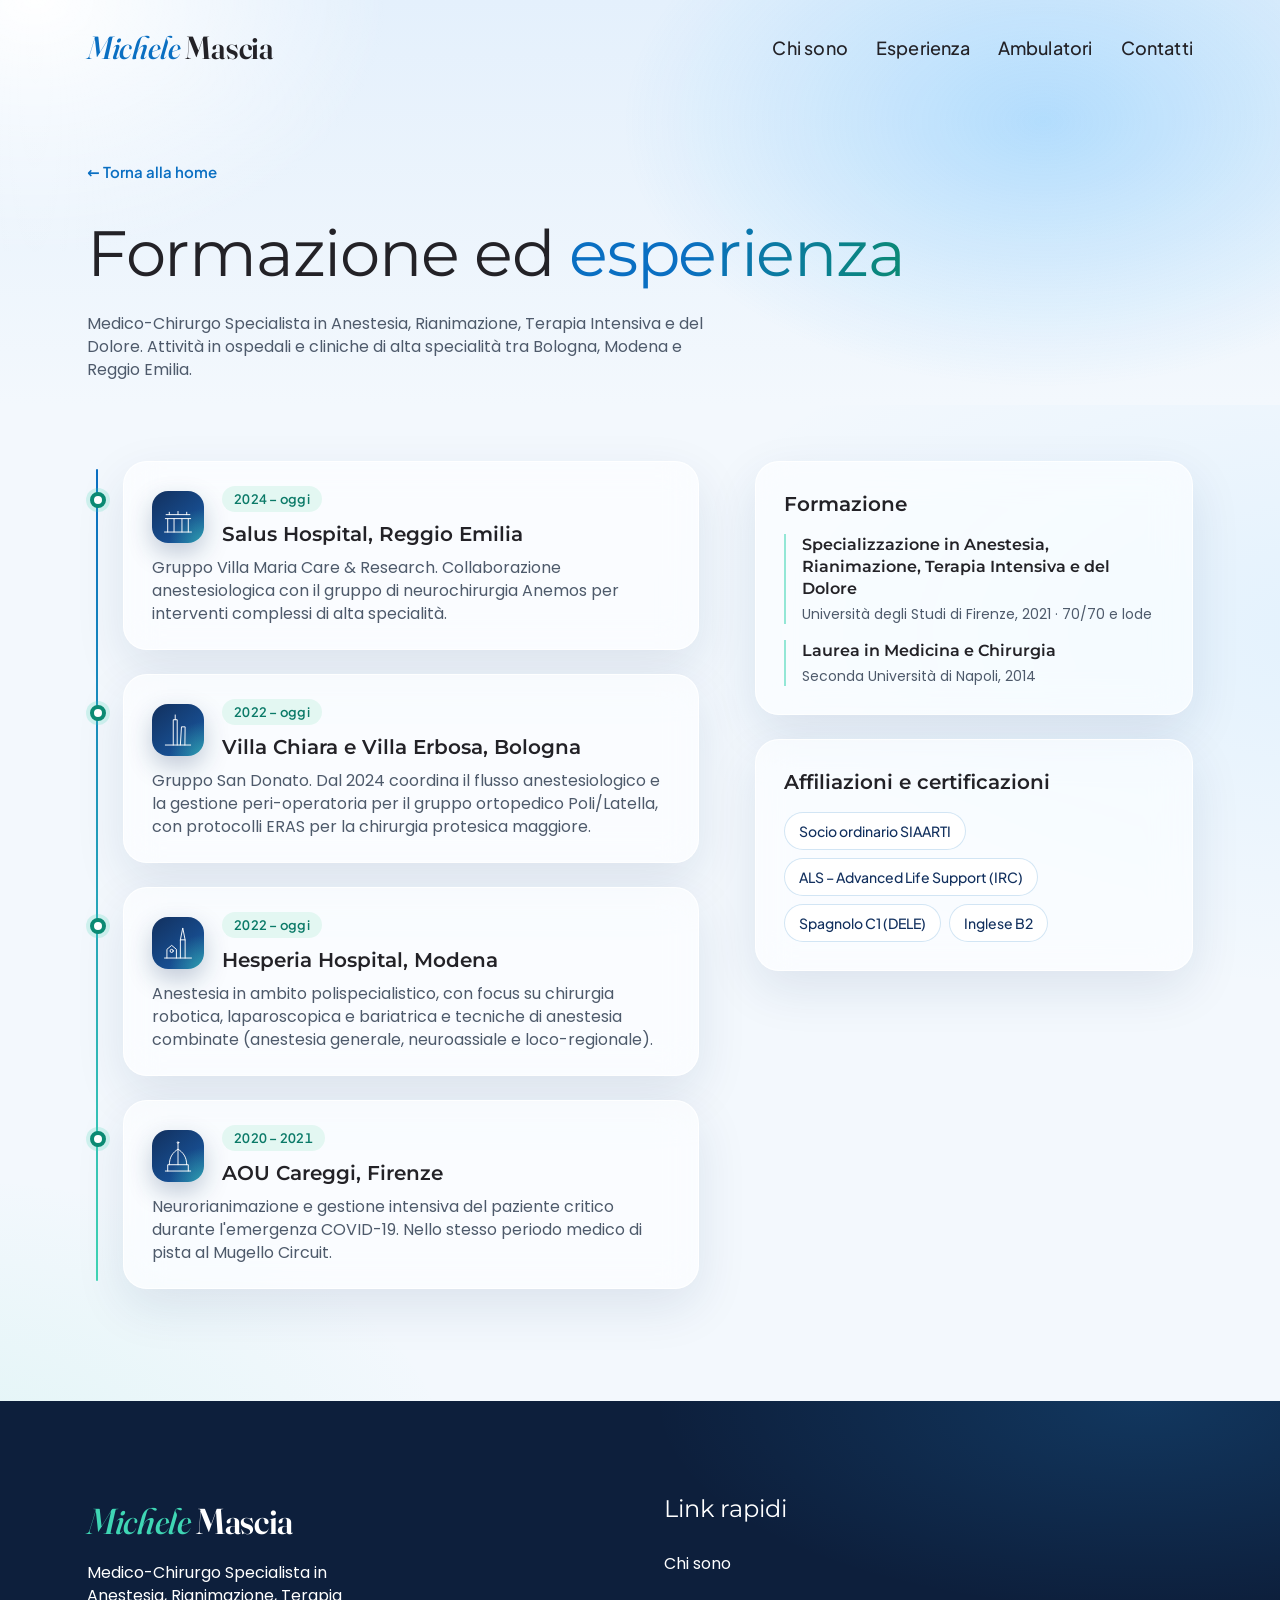
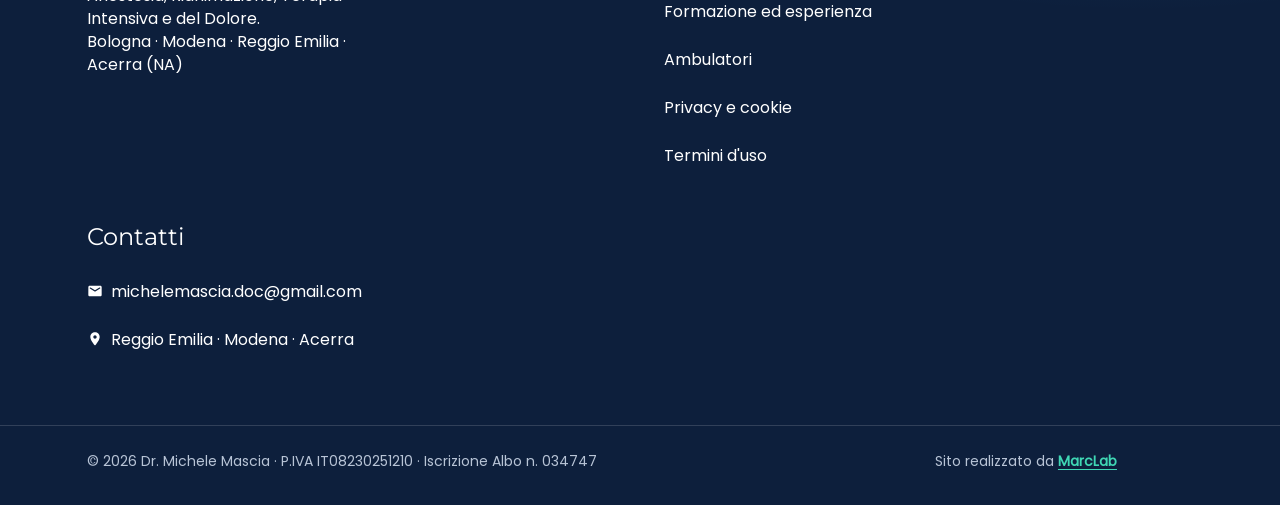
==== curriculum.html @ 53eca70a "Prima versione del sito vetrina del Dr. Michele Mascia Home, pagina Formazione ed esperienza, privac" ====
<!doctype html>
<html lang="it">
<head>
  <meta charset="utf-8">
  <meta name="viewport" content="width=device-width, initial-scale=1">
  <meta name="format-detection" content="telephone=no, email=no">
  <title>Formazione ed esperienza | Dr. Michele Mascia</title>
  <meta name="description" content="Formazione ed esperienza del Dr. Michele Mascia, anestesista: Salus Hospital, Villa Chiara, Hesperia Hospital, Careggi. Specializzazione a Firenze con lode.">
  <link rel="canonical" href="https://www.michelemascia.it/curriculum.html">
  <!-- ANTEPRIMA: rimettere "index, follow" al lancio -->
  <meta name="robots" content="noindex, nofollow">
  <meta name="theme-color" content="#12305E">

  <meta property="og:type" content="website">
  <meta property="og:locale" content="it_IT">
  <meta property="og:title" content="Formazione ed esperienza | Dr. Michele Mascia">
  <meta property="og:description" content="Formazione ed esperienza del Dr. Michele Mascia, anestesista: Salus Hospital, Villa Chiara, Hesperia Hospital, Careggi. Specializzazione a Firenze con lode.">
  <meta property="og:url" content="https://www.michelemascia.it/curriculum.html">
  <meta property="og:image" content="https://www.michelemascia.it/assets/img/og-image.jpg">
  <meta property="og:image:width" content="1200">
  <meta property="og:image:height" content="630">
  <meta property="og:site_name" content="Dr. Michele Mascia">
  <meta name="twitter:card" content="summary_large_image">

  <link rel="icon" href="favicon.svg" type="image/svg+xml">
  <link rel="icon" href="favicon.ico" sizes="48x48">
  <link rel="apple-touch-icon" href="apple-touch-icon.png">
  <link rel="preload" href="assets/fonts/montserrat-latin-e56e84.woff2" as="font" type="font/woff2" crossorigin>
  <link rel="preload" href="assets/fonts/poppins-latin-5a6413.woff2" as="font" type="font/woff2" crossorigin>
  <link rel="stylesheet" href="fonts.css">
  <link rel="stylesheet" href="styles.css">
  <script type="application/ld+json">
{
  "@context": "https://schema.org",
  "@type": "BreadcrumbList",
  "itemListElement": [
    {
      "@type": "ListItem",
      "position": 1,
      "name": "Home",
      "item": "https://www.michelemascia.it/"
    },
    {
      "@type": "ListItem",
      "position": 2,
      "name": "Formazione ed esperienza",
      "item": "https://www.michelemascia.it/curriculum.html"
    }
  ]
}
  </script>
</head>
<body id="top">
  <a class="skip-link" href="#main">Vai al contenuto</a>

  <header class="site-header">
    <div class="container nav">
      <a href="index.html" class="logo" aria-label="Michele Mascia, torna all'inizio"><span class="accent">Michele</span> Mascia</a>
      <button class="nav-toggle" aria-expanded="false" aria-controls="nav-menu" aria-label="Apri il menu">
        <span></span><span></span><span></span>
      </button>
      <nav id="nav-menu" class="nav-menu" aria-label="Navigazione principale">
        <a href="index.html#chi-sono">Chi sono</a>
        <a href="curriculum.html">Esperienza</a>
        <a href="index.html#ambulatori">Ambulatori</a>
        <a href="#contatti">Contatti</a>
      </nav>
    </div>
  </header>

  <main id="main">
    <section class="page-hero">
      <div class="container">
        <a href="index.html#chi-sono" class="back-link">← Torna alla home</a>
        <h1>Formazione ed <span class="accent">esperienza</span></h1>
        <p class="lead">Medico-Chirurgo Specialista in Anestesia, Rianimazione, Terapia Intensiva e del Dolore. Attività in ospedali e cliniche di alta specialità tra Bologna, Modena e Reggio Emilia.</p>
      </div>
    </section>

    <!-- FORMAZIONE ED ESPERIENZA -->
    <section class="section career career--page" id="percorso-professionale">
      <div class="container">
        <div class="career-grid">
          <div>
          <h2 class="sr-only">Esperienza professionale</h2>
          <ol class="timeline">
            <li class="tl-item">
              <span class="tl-city" aria-hidden="true"><svg viewBox="0 0 48 48" width="38" height="38" fill="none" stroke="currentColor" stroke-width="1.2" stroke-linecap="round" stroke-linejoin="round" focusable="false"><path d="M7 43h34"/><path d="M11 43V26M19 43V26M29 43V26M37 43V26"/><path d="M8 26h32"/><path d="M9 21h30"/><path d="M13 21v-3M24 21v-4M35 21v-3"/></svg></span>
              <span class="tl-date">2024 – oggi</span>
              <h3>Salus Hospital, Reggio Emilia</h3>
              <p>Gruppo Villa Maria Care &amp; Research. Collaborazione anestesiologica con il gruppo di neurochirurgia Anemos per interventi complessi di alta specialità.</p>
            </li>
            <li class="tl-item">
              <span class="tl-city" aria-hidden="true"><svg viewBox="0 0 48 48" width="38" height="38" fill="none" stroke="currentColor" stroke-width="1.2" stroke-linecap="round" stroke-linejoin="round" focusable="false"><path d="M8 43h32"/><path d="M18 43V11h5v32"/><path d="M20.5 11V5"/><path d="M27 43l1.4-23h4.6l-.3 23"/></svg></span>
              <span class="tl-date">2022 – oggi</span>
              <h3>Villa Chiara e Villa Erbosa, Bologna</h3>
              <p>Gruppo San Donato. Dal 2024 coordina il flusso anestesiologico e la gestione peri-operatoria per il gruppo ortopedico Poli/Latella, con protocolli ERAS per la chirurgia protesica maggiore.</p>
            </li>
            <li class="tl-item">
              <span class="tl-city" aria-hidden="true"><svg viewBox="0 0 48 48" width="38" height="38" fill="none" stroke="currentColor" stroke-width="1.2" stroke-linecap="round" stroke-linejoin="round" focusable="false"><path d="M7 43h34"/><path d="M27 43V20h6v23"/><path d="M27 20l3-15 3 15"/><path d="M10 43V32l6-5 6 5v11"/><circle cx="16" cy="34" r="2"/></svg></span>
              <span class="tl-date">2022 – oggi</span>
              <h3>Hesperia Hospital, Modena</h3>
              <p>Anestesia in ambito polispecialistico, con focus su chirurgia robotica, laparoscopica e bariatrica e tecniche di anestesia combinate (anestesia generale, neuroassiale e loco-regionale).</p>
            </li>
            <li class="tl-item">
              <span class="tl-city" aria-hidden="true"><svg viewBox="0 0 48 48" width="38" height="38" fill="none" stroke="currentColor" stroke-width="1.2" stroke-linecap="round" stroke-linejoin="round" focusable="false"><path d="M8 43h32"/><path d="M11 43v-8h26v8"/><path d="M13 35c0-10 5-16 11-19.5C30 19 35 25 35 35"/><path d="M24 15.5V35"/><path d="M24 15.5V8"/><circle cx="24" cy="7" r="1"/></svg></span>
              <span class="tl-date">2020 – 2021</span>
              <h3>AOU Careggi, Firenze</h3>
              <p>Neurorianimazione e gestione intensiva del paziente critico durante l'emergenza COVID-19. Nello stesso periodo medico di pista al Mugello Circuit.</p>
            </li>
          </ol>
          </div>
          <aside class="career-side">
            <div class="career-card">
              <h3>Formazione</h3>
              <ul class="edu-list">
                <li><strong>Specializzazione in Anestesia, Rianimazione, Terapia Intensiva e del Dolore</strong><span>Università degli Studi di Firenze, 2021 · 70/70 e lode</span></li>
                <li><strong>Laurea in Medicina e Chirurgia</strong><span>Seconda Università di Napoli, 2014</span></li>
              </ul>
            </div>
            <div class="career-card">
              <h3>Affiliazioni e certificazioni</h3>
              <ul class="tag-list">
                <li>Socio ordinario SIAARTI</li>
                <li>ALS – Advanced Life Support (IRC)</li>
                <li>Spagnolo C1 (DELE)</li>
                <li>Inglese B2</li>
              </ul>
            </div>
          </aside>
        </div>
      </div>
    </section>

  </main>

  <!-- FOOTER -->
  <footer class="site-footer" id="contatti">
    <div class="container footer-grid">
      <div class="footer-brand">
        <p class="logo logo--footer"><span class="accent">Michele</span> Mascia</p>
        <p>Medico-Chirurgo Specialista in Anestesia, Rianimazione, Terapia Intensiva e del Dolore.<br>Bologna · Modena · Reggio Emilia · Acerra (NA)</p>
      </div>
      <nav class="footer-col" aria-label="Link rapidi">
        <h2>Link rapidi</h2>
        <a href="index.html#chi-sono">Chi sono</a>
        <a href="curriculum.html">Formazione ed esperienza</a>
        <a href="index.html#ambulatori">Ambulatori</a>
        <a href="privacy.html">Privacy e cookie</a>
        <a href="termini.html">Termini d'uso</a>
      </nav>
      <div class="footer-col">
        <h2>Contatti</h2>
        <span class="contact"><img src="assets/icons/mail.svg" alt="" width="16" height="16">michelemascia.doc@gmail.com</span>
        <a href="index.html#ambulatori" class="contact"><img src="assets/icons/pin.svg" alt="" width="16" height="16">Reggio Emilia · Modena · Acerra</a>
      </div>
    </div>
    <div class="container footer-bottom">
      <p>&copy; <span id="year">2026</span> Dr. Michele Mascia · P.IVA IT08230251210 · Iscrizione Albo n. 034747</p>
      <p class="credit">Sito realizzato da <a href="https://linktr.ee/marclabwebdesigner" target="_blank" rel="noopener noreferrer">MarcLab<span class="sr-only"> (i miei contatti, si apre in una nuova scheda)</span></a></p>
    </div>
  </footer>

  <aside aria-label="Torna in alto">
  <a href="#top" class="back-to-top" aria-label="Torna in alto">
    <svg width="20" height="20" viewBox="0 0 24 24" fill="none" aria-hidden="true"><path d="M12 19V5M5 12l7-7 7 7" stroke="currentColor" stroke-width="2.4" stroke-linecap="round" stroke-linejoin="round"/></svg>
  </a>
  </aside>

  <script src="main.js" defer></script>
</body>
</html>
---- fonts.css ----
/* Font self-hosted da Google Fonts (SIL Open Font License), subset latin + latin-ext */
@font-face {
  font-family: 'Fraunces';
  font-style: italic;
  font-weight: 500;
  font-display: swap;
  src: url(assets/fonts/fraunces-latin-ext-80f4a0.woff2) format('woff2');
  unicode-range: U+0100-02BA, U+02BD-02C5, U+02C7-02CC, U+02CE-02D7, U+02DD-02FF, U+0304, U+0308, U+0329, U+1D00-1DBF, U+1E00-1E9F, U+1EF2-1EFF, U+2020, U+20A0-20AB, U+20AD-20C0, U+2113, U+2C60-2C7F, U+A720-A7FF;
}
@font-face {
  font-family: 'Fraunces';
  font-style: italic;
  font-weight: 500;
  font-display: swap;
  src: url(assets/fonts/fraunces-latin-ddaaa5.woff2) format('woff2');
  unicode-range: U+0000-00FF, U+0131, U+0152-0153, U+02BB-02BC, U+02C6, U+02DA, U+02DC, U+0304, U+0308, U+0329, U+2000-206F, U+20AC, U+2122, U+2191, U+2193, U+2212, U+2215, U+FEFF, U+FFFD;
}
@font-face {
  font-family: 'Fraunces';
  font-style: normal;
  font-weight: 500;
  font-display: swap;
  src: url(assets/fonts/fraunces-latin-ext-796716.woff2) format('woff2');
  unicode-range: U+0100-02BA, U+02BD-02C5, U+02C7-02CC, U+02CE-02D7, U+02DD-02FF, U+0304, U+0308, U+0329, U+1D00-1DBF, U+1E00-1E9F, U+1EF2-1EFF, U+2020, U+20A0-20AB, U+20AD-20C0, U+2113, U+2C60-2C7F, U+A720-A7FF;
}
@font-face {
  font-family: 'Fraunces';
  font-style: normal;
  font-weight: 500;
  font-display: swap;
  src: url(assets/fonts/fraunces-latin-39ce20.woff2) format('woff2');
  unicode-range: U+0000-00FF, U+0131, U+0152-0153, U+02BB-02BC, U+02C6, U+02DA, U+02DC, U+0304, U+0308, U+0329, U+2000-206F, U+20AC, U+2122, U+2191, U+2193, U+2212, U+2215, U+FEFF, U+FFFD;
}
@font-face {
  font-family: 'Fraunces';
  font-style: normal;
  font-weight: 600;
  font-display: swap;
  src: url(assets/fonts/fraunces-latin-ext-796716.woff2) format('woff2');
  unicode-range: U+0100-02BA, U+02BD-02C5, U+02C7-02CC, U+02CE-02D7, U+02DD-02FF, U+0304, U+0308, U+0329, U+1D00-1DBF, U+1E00-1E9F, U+1EF2-1EFF, U+2020, U+20A0-20AB, U+20AD-20C0, U+2113, U+2C60-2C7F, U+A720-A7FF;
}
@font-face {
  font-family: 'Fraunces';
  font-style: normal;
  font-weight: 600;
  font-display: swap;
  src: url(assets/fonts/fraunces-latin-39ce20.woff2) format('woff2');
  unicode-range: U+0000-00FF, U+0131, U+0152-0153, U+02BB-02BC, U+02C6, U+02DA, U+02DC, U+0304, U+0308, U+0329, U+2000-206F, U+20AC, U+2122, U+2191, U+2193, U+2212, U+2215, U+FEFF, U+FFFD;
}
@font-face {
  font-family: 'Montserrat';
  font-style: normal;
  font-weight: 400;
  font-display: swap;
  src: url(assets/fonts/montserrat-latin-ext-ccd96b.woff2) format('woff2');
  unicode-range: U+0100-02BA, U+02BD-02C5, U+02C7-02CC, U+02CE-02D7, U+02DD-02FF, U+0304, U+0308, U+0329, U+1D00-1DBF, U+1E00-1E9F, U+1EF2-1EFF, U+2020, U+20A0-20AB, U+20AD-20C0, U+2113, U+2C60-2C7F, U+A720-A7FF;
}
@font-face {
  font-family: 'Montserrat';
  font-style: normal;
  font-weight: 400;
  font-display: swap;
  src: url(assets/fonts/montserrat-latin-e56e84.woff2) format('woff2');
  unicode-range: U+0000-00FF, U+0131, U+0152-0153, U+02BB-02BC, U+02C6, U+02DA, U+02DC, U+0304, U+0308, U+0329, U+2000-206F, U+20AC, U+2122, U+2191, U+2193, U+2212, U+2215, U+FEFF, U+FFFD;
}
@font-face {
  font-family: 'Montserrat';
  font-style: normal;
  font-weight: 600;
  font-display: swap;
  src: url(assets/fonts/montserrat-latin-ext-ccd96b.woff2) format('woff2');
  unicode-range: U+0100-02BA, U+02BD-02C5, U+02C7-02CC, U+02CE-02D7, U+02DD-02FF, U+0304, U+0308, U+0329, U+1D00-1DBF, U+1E00-1E9F, U+1EF2-1EFF, U+2020, U+20A0-20AB, U+20AD-20C0, U+2113, U+2C60-2C7F, U+A720-A7FF;
}
@font-face {
  font-family: 'Montserrat';
  font-style: normal;
  font-weight: 600;
  font-display: swap;
  src: url(assets/fonts/montserrat-latin-e56e84.woff2) format('woff2');
  unicode-range: U+0000-00FF, U+0131, U+0152-0153, U+02BB-02BC, U+02C6, U+02DA, U+02DC, U+0304, U+0308, U+0329, U+2000-206F, U+20AC, U+2122, U+2191, U+2193, U+2212, U+2215, U+FEFF, U+FFFD;
}
@font-face {
  font-family: 'Montserrat';
  font-style: normal;
  font-weight: 700;
  font-display: swap;
  src: url(assets/fonts/montserrat-latin-ext-ccd96b.woff2) format('woff2');
  unicode-range: U+0100-02BA, U+02BD-02C5, U+02C7-02CC, U+02CE-02D7, U+02DD-02FF, U+0304, U+0308, U+0329, U+1D00-1DBF, U+1E00-1E9F, U+1EF2-1EFF, U+2020, U+20A0-20AB, U+20AD-20C0, U+2113, U+2C60-2C7F, U+A720-A7FF;
}
@font-face {
  font-family: 'Montserrat';
  font-style: normal;
  font-weight: 700;
  font-display: swap;
  src: url(assets/fonts/montserrat-latin-e56e84.woff2) format('woff2');
  unicode-range: U+0000-00FF, U+0131, U+0152-0153, U+02BB-02BC, U+02C6, U+02DA, U+02DC, U+0304, U+0308, U+0329, U+2000-206F, U+20AC, U+2122, U+2191, U+2193, U+2212, U+2215, U+FEFF, U+FFFD;
}
@font-face {
  font-family: 'Open Sans';
  font-style: normal;
  font-weight: 400;
  font-stretch: 100%;
  font-display: swap;
  src: url(assets/fonts/open-sans-latin-ext-3cb320.woff2) format('woff2');
  unicode-range: U+0100-02BA, U+02BD-02C5, U+02C7-02CC, U+02CE-02D7, U+02DD-02FF, U+0304, U+0308, U+0329, U+1D00-1DBF, U+1E00-1E9F, U+1EF2-1EFF, U+2020, U+20A0-20AB, U+20AD-20C0, U+2113, U+2C60-2C7F, U+A720-A7FF;
}
@font-face {
  font-family: 'Open Sans';
  font-style: normal;
  font-weight: 400;
  font-stretch: 100%;
  font-display: swap;
  src: url(assets/fonts/open-sans-latin-3a7938.woff2) format('woff2');
  unicode-range: U+0000-00FF, U+0131, U+0152-0153, U+02BB-02BC, U+02C6, U+02DA, U+02DC, U+0304, U+0308, U+0329, U+2000-206F, U+20AC, U+2122, U+2191, U+2193, U+2212, U+2215, U+FEFF, U+FFFD;
}
@font-face {
  font-family: 'Plus Jakarta Sans';
  font-style: normal;
  font-weight: 500;
  font-display: swap;
  src: url(assets/fonts/plus-jakarta-sans-latin-ext-9f6257.woff2) format('woff2');
  unicode-range: U+0100-02BA, U+02BD-02C5, U+02C7-02CC, U+02CE-02D7, U+02DD-02FF, U+0304, U+0308, U+0329, U+1D00-1DBF, U+1E00-1E9F, U+1EF2-1EFF, U+2020, U+20A0-20AB, U+20AD-20C0, U+2113, U+2C60-2C7F, U+A720-A7FF;
}
@font-face {
  font-family: 'Plus Jakarta Sans';
  font-style: normal;
  font-weight: 500;
  font-display: swap;
  src: url(assets/fonts/plus-jakarta-sans-latin-fdb05b.woff2) format('woff2');
  unicode-range: U+0000-00FF, U+0131, U+0152-0153, U+02BB-02BC, U+02C6, U+02DA, U+02DC, U+0304, U+0308, U+0329, U+2000-206F, U+20AC, U+2122, U+2191, U+2193, U+2212, U+2215, U+FEFF, U+FFFD;
}
@font-face {
  font-family: 'Plus Jakarta Sans';
  font-style: normal;
  font-weight: 600;
  font-display: swap;
  src: url(assets/fonts/plus-jakarta-sans-latin-ext-9f6257.woff2) format('woff2');
  unicode-range: U+0100-02BA, U+02BD-02C5, U+02C7-02CC, U+02CE-02D7, U+02DD-02FF, U+0304, U+0308, U+0329, U+1D00-1DBF, U+1E00-1E9F, U+1EF2-1EFF, U+2020, U+20A0-20AB, U+20AD-20C0, U+2113, U+2C60-2C7F, U+A720-A7FF;
}
@font-face {
  font-family: 'Plus Jakarta Sans';
  font-style: normal;
  font-weight: 600;
  font-display: swap;
  src: url(assets/fonts/plus-jakarta-sans-latin-fdb05b.woff2) format('woff2');
  unicode-range: U+0000-00FF, U+0131, U+0152-0153, U+02BB-02BC, U+02C6, U+02DA, U+02DC, U+0304, U+0308, U+0329, U+2000-206F, U+20AC, U+2122, U+2191, U+2193, U+2212, U+2215, U+FEFF, U+FFFD;
}
@font-face {
  font-family: 'Poppins';
  font-style: normal;
  font-weight: 400;
  font-display: swap;
  src: url(assets/fonts/poppins-latin-ext-5078a1.woff2) format('woff2');
  unicode-range: U+0100-02BA, U+02BD-02C5, U+02C7-02CC, U+02CE-02D7, U+02DD-02FF, U+0304, U+0308, U+0329, U+1D00-1DBF, U+1E00-1E9F, U+1EF2-1EFF, U+2020, U+20A0-20AB, U+20AD-20C0, U+2113, U+2C60-2C7F, U+A720-A7FF;
}
@font-face {
  font-family: 'Poppins';
  font-style: normal;
  font-weight: 400;
  font-display: swap;
  src: url(assets/fonts/poppins-latin-5a6413.woff2) format('woff2');
  unicode-range: U+0000-00FF, U+0131, U+0152-0153, U+02BB-02BC, U+02C6, U+02DA, U+02DC, U+0304, U+0308, U+0329, U+2000-206F, U+20AC, U+2122, U+2191, U+2193, U+2212, U+2215, U+FEFF, U+FFFD;
}
---- styles.css ----
/* Design tokens — dal file Figma "Healthcare Pack".
   --accent-ui scurisce l'accento #27A5FE per rispettare WCAG AA:
   #0A6FC2 su bianco 5.17:1, su #EDF3FC 4.63:1, su #F4F4F4 4.70:1; bianco su #0A6FC2 5.17:1.
   #27A5FE resta per decorazioni e accenti su fondo scuro (#27A5FE su #232227 = 5.94:1). */
:root {
  --accent: #27A5FE;
  --accent-ui: #0A6FC2;
  --heading: #232227;
  --text: #4E5A6B;          /* su #F3F8FD 6.55:1, su bianco 7.0:1 */
  --white: #FFFFFF;
  --bg: #F3F8FD;
  --bg-hero: #EDF3FC;
  --dark: #0D1F3C;          /* bianco 16.43:1, #4DB8FF 7.52:1 */
  --navy: #12305E;          /* bianco su navy 13.04:1 */
  --sky: #DCEBFA;
  --teal: #3FD6B4;          /* verde menta del cervello: solo decorativo (8.99:1 su navy) */
  --mint: #3FD6B4;
  --mint-ink: #0B7A68;      /* testo verde: 4.92:1 su #F3F8FD, 5.25:1 su bianco */
  --mint-deep: #0B8A73;     /* fine dei gradienti dei titoli grandi */
  --mint-soft: #E3F7F2;
  --glass: rgba(255, 255, 255, .62);
  --glass-border: rgba(255, 255, 255, .85);
  --shadow-soft: 0 18px 50px rgba(18, 48, 94, .10);
  --placeholder: #C4C4C4;

  --shadow-thin: 9px 9px 24px rgba(98, 98, 98, .12);
  --shadow-drop: 20px 29px 43px rgba(114, 114, 114, .12);

  --r-sm: 16px;
  --r-md: 24px;

  --font-head: "Montserrat", system-ui, sans-serif;
  --font-body: "Poppins", system-ui, sans-serif;
  --font-nav: "Plus Jakarta Sans", system-ui, sans-serif;
  --font-logo: "Fraunces", Georgia, serif;
  --font-alt: "Open Sans", system-ui, sans-serif;

  --gutter: clamp(16px, 6.8vw, 98px);
  --container: 1440px;
  --section-y: clamp(72px, 10vw, 150px);
}

*, *::before, *::after { box-sizing: border-box; }
html { scroll-behavior: smooth; }
@media (prefers-reduced-motion: reduce) {
  html { scroll-behavior: auto; }
  *, *::before, *::after { transition: none !important; animation: none !important; }
}
body {
  margin: 0;
  background: var(--bg);
  color: var(--text);
  font: 400 16px/23px var(--font-body);
  overflow-x: hidden;
}
img { display: block; max-width: 100%; }
h1, h2, h3, p { margin: 0; }
a { color: inherit; }

.container {
  width: 100%;
  max-width: var(--container);
  margin: 0 auto;
  padding-inline: var(--gutter);
}
.accent { color: var(--accent-ui); }
.sr-only {
  position: absolute; width: 1px; height: 1px; padding: 0; margin: -1px;
  overflow: hidden; clip: rect(0 0 0 0); white-space: nowrap; border: 0;
}
.skip-link {
  position: absolute; left: 16px; top: -60px; z-index: 100;
  background: var(--accent-ui); color: var(--white); padding: 12px 20px; border-radius: 8px;
}
.skip-link:focus { top: 16px; }
:focus-visible { outline: 3px solid var(--accent-ui); outline-offset: 3px; }

/* Bottone */
.btn {
  display: inline-flex; align-items: center; justify-content: center;
  min-height: 72px;
  padding: 24px 40px;
  border: 0; border-radius: var(--r-sm);
  background: var(--accent-ui); color: var(--white);
  font: 700 clamp(18px, 1.7vw, 24px)/24px var(--font-head);
  text-decoration: none; cursor: pointer;
  transition: transform .2s ease, box-shadow .2s ease, background .2s ease;
}
.btn:hover { background: #085A9E; transform: translateY(-2px); box-shadow: var(--shadow-thin); }
.btn--small { min-height: 64px; padding: 16px 24px; border-radius: var(--r-md); }

/* Segnaposto foto: sostituire con <img> reali */
.photo { background: var(--sky); object-fit: cover; display: block; }
.photo--hero { object-position: center top; border-radius: var(--r-md); }

/* ========== HEADER ========== */
.site-header {
  position: absolute; inset: 0 0 auto 0; z-index: 20;
}
.nav {
  display: flex; align-items: center; justify-content: space-between;
  padding-block: 24px;
}
.logo {
  font: 600 clamp(26px, 2.5vw, 36px)/48px var(--font-logo);
  font-variation-settings: "opsz" 144;
  letter-spacing: -.01em;
  color: var(--heading); text-decoration: none; white-space: nowrap;
}
.logo .accent { font-style: italic; font-weight: 500; }
.nav-menu { display: flex; gap: 40px; }
.nav-menu a {
  font: 500 18px/24px var(--font-nav); color: var(--heading); text-decoration: none;
  letter-spacing: .01em;
  padding-block: 10px;
  position: relative;
}
.nav-menu a:hover { color: var(--accent-ui); }
@media (min-width: 1025px) {
  .nav-menu a::after {
    content: ""; position: absolute; left: 0; right: 0; bottom: 4px; height: 2px;
    background: var(--accent-ui); border-radius: 2px;
    transform: scaleX(0); transform-origin: left; transition: transform .25s ease;
  }
  .nav-menu a:hover::after { transform: scaleX(1); }
}
.nav-toggle { display: none; }

/* ========== HERO ========== */
.hero {
  position: relative; overflow: hidden;
  background: var(--bg-hero);
  padding-top: 152px;
  min-height: 853px;
}
.hero-grid {
  display: grid; grid-template-columns: minmax(0, 812fr) minmax(0, 432fr);
  gap: 0; position: relative;
}
.hero-text { position: relative; z-index: 2; padding-bottom: 80px; }
.hero h1 {
  font: 400 clamp(48px, 6.67vw, 96px)/1.1 var(--font-head);
  color: var(--heading);
  max-width: 812px;
}
.lead { max-width: 673px; margin-top: 24px; }
.hero .btn { margin-top: 56px; }
.stats {
  list-style: none; margin: 56px 0 0; padding: 0;
  display: flex; align-items: center; gap: 40px; flex-wrap: wrap;
}
.stats li { display: flex; flex-direction: column; align-items: center; gap: 8px; text-align: center; }
.stats li + li { border-left: 1px solid var(--heading); padding-left: 40px; }
.stats strong { font: 600 clamp(36px, 3.5vw, 50px)/56px var(--font-head); color: var(--heading); }

.hero-visual { position: relative; }
.hero-circle {
  position: absolute; width: 810px; height: 810px; max-width: none;
  left: -84px; top: 136px; z-index: 0;
}
.photo--hero {
  position: absolute; z-index: 1;
  left: 0; top: -32px;
  width: 531px; height: 850px;
}
.badge {
  position: absolute; z-index: 3;
  left: -147px; top: 451px;
  display: flex; align-items: center; gap: 32px;
  padding: 16px 24px;
  background: var(--white); border-radius: var(--r-md);
  box-shadow: var(--shadow-thin);
  white-space: nowrap;
}
.badge-name { font: 600 28px/32px var(--font-head); color: var(--heading); }
.badge-role { margin-top: 8px; }

/* ========== SEZIONI ========== */
.section { padding-top: var(--section-y); }
.section h2 {
  font: 600 clamp(34px, 4.65vw, 67px)/1.16 var(--font-head);
  color: var(--heading);
}
.section-head {
  display: flex; flex-direction: column; align-items: center; gap: 24px;
  text-align: center; margin-bottom: 80px;
}
.section-head p { max-width: 673px; }

/* Chi sono */
.about-grid {
  display: grid; grid-template-columns: 461px minmax(0, 1fr);
  gap: 80px; align-items: center;
}
.photo--round { width: 100%; height: auto; aspect-ratio: 1; border-radius: 50%; }
.about p { max-width: 673px; margin-top: 24px; }
.about .btn { margin-top: 56px; }

/* Perché sceglierlo */
.why-grid {
  display: grid; grid-template-columns: repeat(2, minmax(0, 1fr));
  column-gap: 56px; row-gap: 56px;
}
.why-card {
  position: relative;
  margin-left: 40px;
  min-height: 319px;
  display: flex; flex-direction: column; justify-content: center; gap: 16px;
  padding: 48px 48px 48px 88px;
  background: var(--white); border-radius: var(--r-md);
  box-shadow: var(--shadow-thin);
}
.why-card h3 { font: 600 clamp(26px, 2.65vw, 38px)/1.26 var(--font-head); color: var(--heading); }
.why-card--featured {
  grid-column: 1 / -1; justify-self: center;
  width: min(554px, calc(100% - 40px));
  min-height: 0;
  background: var(--accent-ui); color: var(--white);
  box-shadow: var(--shadow-drop);
}
.why-card--featured h3 { color: var(--white); }
.why-icon {
  position: absolute; left: -40px; top: 50%; transform: translateY(-50%);
  width: 80px; height: 80px; border-radius: var(--r-md);
  display: grid; place-items: center;
  background: var(--accent-ui);
}
.why-icon--light { background: var(--white); }

/* Servizi */
.services-grid {
  display: grid; grid-template-columns: repeat(2, minmax(0, 1fr));
  gap: 56px;
}
.service-card {
  position: relative; overflow: hidden;
  height: 445px; border-radius: var(--r-sm);
  color: var(--white);
}
.service-card .photo--card { position: absolute; inset: 0; }
.service-card::after,
.post::after {
  content: ""; position: absolute; left: 0; right: 0; bottom: 0; height: 52%;
  background: linear-gradient(180deg, rgba(47, 47, 47, 0) 0%, #1C1C1C 100%);
  pointer-events: none;
}
.service-body {
  position: absolute; z-index: 1; left: 41px; right: 41px; bottom: 31px;
  display: flex; align-items: center; gap: 24px;
}
.service-body img { flex: none; }
.service-body h3 { font: 600 28px/32px var(--font-head); }
.service-body p { margin-top: 16px; font-family: var(--font-alt); }

/* Testimonianze */
.testimonial-grid {
  display: grid; grid-template-columns: repeat(3, minmax(0, 1fr));
  gap: 56px;
}
.testimonial {
  margin: 0; min-height: 286px;
  display: flex; flex-direction: column; justify-content: center; gap: 23px;
  padding: 34px;
  background: var(--white); border-radius: var(--r-sm);
  box-shadow: var(--shadow-thin);
}
.testimonial blockquote { margin: 0; flex: 1; }
.testimonial figcaption { display: flex; align-items: center; gap: 12px; }
.avatar {
  flex: none; width: 48px; height: 48px; border-radius: 50%;
  display: grid; place-items: center;
  background: var(--bg-hero); color: var(--accent-ui); /* 4.63:1 */
  font: 600 16px/1 var(--font-head);
}
.testimonial strong { display: block; font: 400 22px/24px var(--font-head); color: var(--heading); }
.testimonial small { display: block; margin-top: 8px; font-size: 16px; }

/* Approfondimenti */
.blog { padding-bottom: var(--section-y); }
.blog-grid {
  display: grid; grid-template-columns: 741fr 447fr;
  grid-template-rows: 328px 328px;
  gap: 56px;
}
.post {
  position: relative; overflow: hidden; display: block;
  border-radius: var(--r-sm); color: var(--white); text-decoration: none;
}
.post .photo--card { position: absolute; inset: 0; transition: transform .4s ease; }
.post:hover .photo--card { transform: scale(1.04); }
.post--big { grid-row: 1 / 3; }
.post-body {
  position: absolute; z-index: 1; left: 50px; right: 43px; bottom: 54px;
}
.post-body h3 { font: 600 28px/32px var(--font-head); }
.post--big .post-body { left: 70px; right: 60px; bottom: 107px; }
.post--big h3 { font-size: clamp(28px, 2.65vw, 38px); line-height: 1.26; }
.post--big p { margin-top: 16px; }

/* ========== FOOTER ========== */
.site-footer { background: var(--dark); color: var(--white); }
.footer-grid {
  display: grid;
  grid-template-columns: minmax(260px, 360px) auto auto;
  justify-content: space-between;
  gap: 48px;
  padding-block: 96px 64px;
}
.logo--footer { font-size: 36px; color: var(--white); }
.site-footer .accent { color: var(--accent); }
.footer-brand > p:not(.logo) { margin-top: 16px; max-width: 302px; }
.social { list-style: none; padding: 0; margin: 32px 0 0; display: flex; gap: 32px; }
.social a {
  width: 44px; height: 44px; display: grid; place-items: center;
  border: 1px solid var(--white); border-radius: 8px;
  transition: background .2s ease;
}
.social a:hover { background: rgba(255, 255, 255, .12); }
.social a.social--filled { background: var(--white); }
.footer-col { display: flex; flex-direction: column; align-items: flex-start; gap: 16px; }
.footer-col h2 { font: 400 24px/24px var(--font-head); margin-bottom: 24px; }
.footer-col a { text-decoration: none; }
.footer-col a:hover { text-decoration: underline; }
.contact { display: flex; align-items: center; gap: 8px; }
.cta-form {
  position: relative; width: 100%;
  display: flex; align-items: center;
  height: 80px; padding: 8px 8px 8px 24px;
  background: var(--white); border-radius: var(--r-md);
}
.cta-form input {
  flex: 1; min-width: 0; height: 100%;
  border: 0; outline: none; background: transparent;
  font: 400 16px/23px var(--font-body); color: var(--heading);
}
.cta-form input::placeholder { color: #767676; } /* 4.54:1 su bianco */
.cta-form:focus-within { outline: 3px solid var(--accent); outline-offset: 3px; }
.form-note { font-size: 14px; color: #C9C9CC; } /* 10.5:1 su #232227 */
.footer-bottom {
  border-top: 1px solid rgba(255, 255, 255, .15);
  padding-block: 24px 32px;
  font-size: 14px; color: #C9C9CC;
}

/* Torna in alto */
.back-to-top {
  position: fixed; right: 24px; bottom: 24px; z-index: 50;
  width: 52px; height: 52px; border-radius: 50%;
  display: grid; place-items: center;
  background: var(--accent-ui); color: var(--white);
  box-shadow: var(--shadow-thin);
  opacity: 0; visibility: hidden; transform: translateY(12px);
  transition: opacity .25s ease, transform .25s ease, visibility .25s;
}
.back-to-top.is-visible { opacity: 1; visibility: visible; transform: none; }
.back-to-top:hover { background: #085A9E; }

/* ========== SCHERMI LARGHI ========== */
@media (min-width: 1600px) {
  .hero { min-height: 900px; }
}

/* ========== RESPONSIVE ========== */
@media (max-width: 1280px) {
  .badge { left: -60px; }
  .footer-grid { grid-template-columns: repeat(2, minmax(0, 1fr)); }
}

@media (max-width: 1024px) {
  .nav-toggle {
    display: flex; flex-direction: column; justify-content: center; gap: 6px;
    width: 44px; height: 44px; padding: 10px;
    background: none; border: 0; cursor: pointer;
  }
  .nav-toggle span { height: 2px; background: var(--heading); border-radius: 2px; transition: transform .2s, opacity .2s; }
  .nav-toggle[aria-expanded="true"] span:nth-child(1) { transform: translateY(8px) rotate(45deg); }
  .nav-toggle[aria-expanded="true"] span:nth-child(2) { opacity: 0; }
  .nav-toggle[aria-expanded="true"] span:nth-child(3) { transform: translateY(-8px) rotate(-45deg); }
  .nav-menu {
    position: absolute; top: 100%; left: var(--gutter); right: var(--gutter);
    flex-direction: column; gap: 0; padding: 8px 24px;
    background: var(--white); border-radius: var(--r-sm); box-shadow: var(--shadow-thin);
    display: none;
  }
  .nav-menu.is-open { display: flex; }
  .nav-menu a { font-size: 18px; padding-block: 14px; }
  .nav-menu a + a { border-top: 1px solid #E6E6E6; }

  .hero { min-height: 0; padding-top: 120px; }
  .hero-grid { grid-template-columns: 1fr; }
  .hero-text { padding-bottom: 48px; }
  .hero-visual { height: 560px; }
  .photo--hero { left: 50%; transform: translateX(-50%); top: 0; width: min(420px, 100%); height: 100%; }
  .hero-circle { width: 600px; height: 600px; left: 50%; top: 120px; transform: translateX(-30%); }
  .badge { left: 0; top: auto; bottom: 48px; }

  .about-grid { grid-template-columns: 1fr; gap: 48px; }
  .photo--round { max-width: 380px; margin: 0 auto; }

  .why-grid, .services-grid { grid-template-columns: 1fr; }
  .why-card--featured { width: auto; justify-self: stretch; }
  .testimonial-grid { grid-template-columns: 1fr; max-width: 560px; margin: 0 auto; gap: 32px; }
  .blog-grid { grid-template-columns: 1fr; grid-template-rows: none; gap: 32px; }
  .post--big { grid-row: auto; height: 520px; }
  .post--big .post-body { bottom: 48px; }
  .post--big::after { height: 75%; }
  .post { height: 328px; }
}

@media (max-width: 640px) {
  .section-head { margin-bottom: 48px; }
  .hero .btn, .about .btn { margin-top: 40px; width: 100%; }
  .stats { display: grid; grid-template-columns: repeat(3, 1fr); align-items: start; gap: 0; margin-top: 40px; }
  .stats li + li { padding-left: 12px; margin-left: 12px; }
  .stats strong { font-size: 30px; line-height: 40px; }
  .stats span { font-size: 13px; line-height: 18px; }
  .footer-bottom { padding-bottom: 88px; }
  .hero-visual { height: 460px; }
  .badge { gap: 16px; padding: 12px 16px; left: 0; right: 0; white-space: normal; }
  .badge img { width: 48px; height: 48px; }
  .badge-name { font-size: 20px; line-height: 26px; }

  .why-card { margin-left: 0; margin-top: 40px; padding: 64px 24px 32px; min-height: 0; }
  .why-icon { left: 24px; top: -40px; transform: none; }
  .why-grid { row-gap: 32px; }

  .service-card { height: 400px; }
  .service-body { left: 20px; right: 20px; bottom: 24px; gap: 16px; align-items: flex-start; }
  .service-body img { width: 48px; height: 48px; }
  .service-body h3 { font-size: 22px; line-height: 28px; }

  .testimonial { padding: 28px 24px; }
  .post-body, .post--big .post-body { left: 24px; right: 24px; bottom: 32px; }
  .post-body h3 { font-size: 22px; line-height: 28px; }
  .post--big { height: 460px; }

  .footer-grid { grid-template-columns: 1fr; padding-block: 64px 40px; gap: 40px; }
  .footer-col h2 { margin-bottom: 8px; }
  .social { gap: 16px; }
  .cta-form { height: 72px; }
  .btn--small { min-height: 56px; padding: 12px 20px; font-size: 18px; }
}

/* ========== ANIMAZIONI ========== */
/* Entrata hero */
@keyframes fadeUp { from { opacity: 0; transform: translateY(28px); } to { opacity: 1; transform: none; } }
@keyframes fadeIn { from { opacity: 0; } to { opacity: 1; } }
@keyframes float { 0%, 100% { transform: translateY(0); } 50% { transform: translateY(-14px); } }
@keyframes circleIn { from { opacity: 0; transform: scale(.85); } to { opacity: 1; transform: scale(1); } }

.hero h1, .hero .lead, .hero .btn, .hero .stats { opacity: 0; animation: fadeUp .8s cubic-bezier(.2, .7, .2, 1) forwards; }
.hero .lead  { animation-delay: .12s; }
.hero .btn   { animation-delay: .24s; }
.hero .stats { animation-delay: .36s; }
.photo--hero { opacity: 0; animation: fadeIn 1s ease .2s forwards; }
.hero-circle { opacity: 0; animation: circleIn 1.2s cubic-bezier(.2, .7, .2, 1) .1s forwards; transform-origin: center; }
.badge { opacity: 0; animation: fadeUp .8s cubic-bezier(.2, .7, .2, 1) .6s forwards, float 6s ease-in-out 1.4s infinite; }

/* Comparsa allo scroll (attivata da main.js) */
.js .reveal { opacity: 0; transform: translateY(24px); transition: opacity .5s ease, transform .5s cubic-bezier(.2, .7, .2, 1); transition-delay: var(--d, 0s); }
.js .reveal.is-in { opacity: 1; transform: none; }

/* Hover card */
.why-card, .testimonial, .service-card { transition: transform .3s ease, box-shadow .3s ease; }
.why-card:hover, .testimonial:hover { transform: translateY(-6px); box-shadow: 14px 18px 36px rgba(98, 98, 98, .16); }
.why-icon { transition: transform .3s ease; }
.why-card:hover .why-icon { transform: translateY(-50%) rotate(-6deg) scale(1.06); }
.service-card .photo--card { transition: transform .5s ease; }
.service-card:hover .photo--card { transform: scale(1.05); }
.service-body img { transition: transform .3s ease; }
.service-card:hover .service-body img { transform: translateY(-4px); }

@media (max-width: 640px) {
  .why-card:hover .why-icon { transform: rotate(-6deg) scale(1.06); }
}

@media (prefers-reduced-motion: reduce) {
  .hero h1, .hero .lead, .hero .btn, .hero .stats, .photo--hero, .hero-circle, .badge { opacity: 1; }
  .js .reveal { opacity: 1; transform: none; }
}

/* ========== RESTYLE: gradienti ariosi, vetro, organi ========== */
body {
  background:
    radial-gradient(1200px 600px at calc(50% + 720px) 30%, rgba(39, 165, 254, .08), transparent 60%),
    radial-gradient(900px 500px at calc(50% - 720px) 70%, rgba(43, 196, 180, .06), transparent 60%),
    var(--bg);
}

/* Hero: cielo nebbioso azzurro → bianco */
.hero {
  background:
    radial-gradient(700px 520px at calc(50% + 403px) 38%, rgba(39, 165, 254, .35), transparent 70%),
    radial-gradient(520px 420px at calc(50% + 605px) 85%, rgba(43, 196, 180, .18), transparent 70%),
    radial-gradient(600px 400px at calc(50% - 605px) 0%, #FFFFFF, transparent 70%),
    linear-gradient(180deg, #E4F0FC 0%, #F3F8FD 100%);
}
.hero-circle { filter: blur(2px); opacity: .9; }
.hero h1 { letter-spacing: -.02em; }
.hero h1 .accent {
  background: linear-gradient(100deg, var(--navy) 0%, var(--accent-ui) 55%, #1F9BD8 100%);
  -webkit-background-clip: text; background-clip: text; color: transparent;
}

/* Bottone primario navy con riflesso */
.btn {
  background: linear-gradient(135deg, var(--navy) 0%, #1A4A8C 100%);
  box-shadow: 0 10px 30px rgba(18, 48, 94, .25), inset 0 1px 0 rgba(255, 255, 255, .15);
}
.btn:hover { background: linear-gradient(135deg, #0D2347 0%, var(--navy) 100%); box-shadow: 0 14px 34px rgba(18, 48, 94, .32); }
.back-to-top { background: var(--navy); }
.back-to-top:hover { background: #0D2347; }

/* Vetro */
.badge, .why-card, .testimonial, .service-card {
  background: var(--glass);
  -webkit-backdrop-filter: blur(18px) saturate(140%);
  backdrop-filter: blur(18px) saturate(140%);
  border: 1px solid var(--glass-border);
  box-shadow: var(--shadow-soft);
}
.why-card:hover, .testimonial:hover { box-shadow: 0 24px 60px rgba(18, 48, 94, .16); }
.why-card--featured {
  background: linear-gradient(140deg, var(--navy) 0%, #1A5DAA 60%, #2A86D0 100%);
  border-color: rgba(255, 255, 255, .25);
  box-shadow: 0 30px 60px rgba(18, 48, 94, .28);
}
.why-icon { background: linear-gradient(140deg, var(--navy), #1A5DAA); box-shadow: 0 10px 24px rgba(18, 48, 94, .25); }
.why-icon--light { background: #FFFFFF; }
.avatar { background: linear-gradient(140deg, #E4F0FC, #D4F2EE); }

/* Organi in vetro: PNG/WebP con trasparenza vera (scontornati dal bianco) */
.organ { pointer-events: none; user-select: none; }

/* Servizi: card di vetro con organo */
.service-card {
  height: auto; min-height: 0; overflow: hidden;
  display: flex; flex-direction: column; justify-content: flex-end;
  padding: 276px 40px 40px; color: var(--heading);
  border-radius: var(--r-md);
}
.service-card::after { display: none; }
.service-card::before {
  content: ""; position: absolute; width: 360px; height: 360px; right: -60px; top: -80px;
  background: radial-gradient(circle, rgba(39, 165, 254, .28), rgba(43, 196, 180, .10) 55%, transparent 70%);
  pointer-events: none;
}
.organ--card {
  position: absolute; right: 32px; top: 36px;
  width: 220px; height: 220px;
  transition: transform .5s cubic-bezier(.2, .7, .2, 1);
}
.service-card:hover .organ--card { transform: translateY(-8px) rotate(-3deg) scale(1.04); }
.service-card:hover { transform: translateY(-6px); }
.service-body {
  position: static; z-index: 1;
  display: block; max-width: 460px;
}
.service-icon {
  position: absolute; z-index: 1; left: 40px; top: 40px;
  display: grid; place-items: center; width: 64px; height: 64px;
  border-radius: 18px; background: linear-gradient(140deg, var(--navy), #1A5DAA);
  box-shadow: 0 10px 24px rgba(18, 48, 94, .25);
}
.service-card .service-body h3 { color: var(--heading); }
.service-card .service-body p { color: var(--text); }

/* Articoli: sfumatura navy invece del nero */
.post::after { background: linear-gradient(180deg, rgba(13, 35, 71, 0) 0%, #0D2347 100%); }

/* Footer navy */
.site-footer {
  background:
    radial-gradient(700px 300px at calc(50% + 504px) 0%, rgba(39, 165, 254, .18), transparent 70%),
    var(--dark);
}
.site-footer .accent { color: #4DB8FF; }
.form-note, .footer-bottom { color: #B8C4D6; }

@media (max-width: 640px) {
  .service-card { padding: 212px 24px 28px; }
  .organ--card { width: 176px; height: 176px; right: 16px; top: 24px; }
  .service-icon { left: 24px; top: 28px; }
}
@media (max-width: 380px) {
  .service-card { padding-top: 188px; }
  .organ--card { width: 150px; height: 150px; right: 12px; }
}
/* Sotto i 1024px il contenuto occupa tutta la larghezza: aloni in percentuale */
@media (max-width: 1024px) {
  .hero {
    background:
      radial-gradient(520px 420px at 70% 72%, rgba(39, 165, 254, .35), transparent 70%),
      radial-gradient(420px 360px at 95% 95%, rgba(43, 196, 180, .18), transparent 70%),
      radial-gradient(500px 360px at 0% 0%, #FFFFFF, transparent 70%),
      linear-gradient(180deg, #E4F0FC 0%, #F3F8FD 100%);
  }
  .site-footer { background: radial-gradient(500px 260px at 85% 0%, rgba(39, 165, 254, .18), transparent 70%), var(--dark); }
}

/* ========== NAVBAR STICKY ========== */
html { scroll-padding-top: 88px; }
.site-header {
  position: fixed; inset: 0 0 auto 0; z-index: 40;
  transition: background .3s ease, box-shadow .3s ease, backdrop-filter .3s ease;
}
.site-header .nav { transition: padding .3s ease; }
.site-header.is-scrolled {
  background: rgba(243, 248, 253, .82);
  -webkit-backdrop-filter: blur(16px) saturate(140%);
  backdrop-filter: blur(16px) saturate(140%);
  box-shadow: 0 6px 30px rgba(18, 48, 94, .08);
}
.site-header.is-scrolled .nav { padding-block: 12px; }
.nav-menu { align-items: center; }
.nav-menu a.nav-cta {
  padding: 10px 22px; border-radius: 999px;
  background: linear-gradient(135deg, var(--navy) 0%, #1A4A8C 100%);
  color: var(--white); /* 13.04:1 */
  box-shadow: 0 6px 18px rgba(18, 48, 94, .22);
}
.nav-menu a.nav-cta::after { display: none; }
.nav-menu a.nav-cta:hover { color: var(--white); background: linear-gradient(135deg, #0D2347 0%, var(--navy) 100%); }

/* ========== COME FUNZIONA ========== */
.steps {
  list-style: none; margin: 0; padding: 0;
  display: grid; grid-template-columns: repeat(4, minmax(0, 1fr)); gap: 32px;
  position: relative; counter-reset: step;
}
.steps::before {
  content: ""; position: absolute; left: 12%; right: 12%; top: 52px; height: 2px;
  background: linear-gradient(90deg, rgba(18, 48, 94, .0), rgba(39, 165, 254, .45), rgba(43, 196, 180, .45), rgba(18, 48, 94, .0));
}
.step {
  position: relative;
  padding: 32px 28px 36px;
  background: var(--glass);
  -webkit-backdrop-filter: blur(18px) saturate(140%);
  backdrop-filter: blur(18px) saturate(140%);
  border: 1px solid var(--glass-border); border-radius: var(--r-md);
  box-shadow: var(--shadow-soft);
  transition: transform .3s ease, box-shadow .3s ease;
}
.step:hover { transform: translateY(-6px); box-shadow: 0 24px 60px rgba(18, 48, 94, .16); }
.step-num {
  display: grid; place-items: center; width: 56px; height: 56px; margin-bottom: 24px;
  border-radius: 18px;
  background: linear-gradient(140deg, var(--navy), #1A5DAA);
  color: var(--white); font: 600 20px/1 var(--font-head);
  box-shadow: 0 10px 24px rgba(18, 48, 94, .25);
}
.step h3 { font: 600 22px/28px var(--font-head); color: var(--heading); }
.step p { margin-top: 12px; }

/* ========== FAQ ========== */
.faq-grid { display: grid; grid-template-columns: minmax(0, 4fr) minmax(0, 7fr); gap: 80px; align-items: start; }
.faq-head { position: sticky; top: 120px; }
.faq-head p { margin-top: 24px; }
.faq-head .faq-note { margin-top: 16px; font-size: 14px; }
.faq-list { display: flex; flex-direction: column; gap: 16px; }
.faq-item {
  background: var(--glass);
  -webkit-backdrop-filter: blur(18px) saturate(140%);
  backdrop-filter: blur(18px) saturate(140%);
  border: 1px solid var(--glass-border); border-radius: var(--r-sm);
  box-shadow: var(--shadow-soft);
  transition: box-shadow .3s ease;
}
.faq-item[open] { box-shadow: 0 20px 50px rgba(18, 48, 94, .14); }
.faq-item summary {
  list-style: none; cursor: pointer;
  display: flex; align-items: center; justify-content: space-between; gap: 24px;
  min-height: 64px; padding: 20px 24px;
  font: 600 18px/26px var(--font-head); color: var(--heading);
}
.faq-item summary::-webkit-details-marker { display: none; }
.faq-item summary::after {
  content: ""; flex: none; width: 32px; height: 32px; border-radius: 50%;
  background:
    linear-gradient(var(--white), var(--white)) center / 12px 2px no-repeat,
    linear-gradient(var(--white), var(--white)) center / 2px 12px no-repeat,
    linear-gradient(140deg, var(--navy), #1A5DAA);
  transition: transform .3s ease;
}
.faq-item[open] summary::after {
  transform: rotate(45deg);
}
.faq-item summary:hover { color: var(--accent-ui); }
.faq-item summary:focus-visible { outline-offset: -3px; border-radius: var(--r-sm); }
.faq-answer { padding: 0 24px 24px; }
.faq-item[open] .faq-answer { animation: fadeUp .4s ease both; }

/* ========== PRENOTA ========== */
.booking { padding-bottom: var(--section-y); }
.booking-card {
  position: relative; overflow: hidden;
  display: flex; align-items: center; justify-content: space-between; gap: 48px;
  padding: 64px 72px; border-radius: 32px;
  background: linear-gradient(135deg, var(--navy) 0%, #1A5DAA 100%); /* bianco ≥ 6.58:1 */
  color: var(--white);
  box-shadow: 0 30px 70px rgba(18, 48, 94, .28);
}
.booking-card::before, .booking-card::after {
  content: ""; position: absolute; border-radius: 50%; pointer-events: none;
}
.booking-card::before { width: 420px; height: 420px; right: -120px; top: -180px; background: radial-gradient(circle, rgba(77, 184, 255, .35), transparent 70%); }
.booking-card::after { width: 360px; height: 360px; left: 30%; bottom: -220px; background: radial-gradient(circle, rgba(43, 196, 180, .25), transparent 70%); }
.booking-text, .booking-actions { position: relative; z-index: 1; }
.booking-text { max-width: 560px; }
.booking h2 { color: var(--white); font-size: clamp(30px, 3.4vw, 48px); }
.booking-text p { margin-top: 16px; color: #D6E6F7; } /* 10.26:1 su navy */
.booking-actions { display: flex; flex-direction: column; gap: 16px; flex: none; }
.btn--light { background: var(--white); color: var(--navy); box-shadow: 0 10px 30px rgba(0, 0, 0, .15); }
.btn--light:hover { background: #EAF3FD; color: var(--navy); }
.btn--ghost { background: transparent; color: var(--white); border: 1.5px solid rgba(255, 255, 255, .7); box-shadow: none; }
.btn--ghost:hover { background: rgba(255, 255, 255, .12); }

/* ========== RESPONSIVE nuove sezioni ========== */
@media (max-width: 1280px) {
  .nav-menu { gap: 28px; }
}
@media (max-width: 1100px) {
  .steps { grid-template-columns: repeat(2, minmax(0, 1fr)); }
  .steps::before { display: none; }
}
@media (max-width: 1024px) {
  .site-header { background: rgba(243, 248, 253, .82); -webkit-backdrop-filter: blur(16px); backdrop-filter: blur(16px); }
  .nav-menu a.nav-cta { margin: 12px 0 8px; text-align: center; border-top: 0; }
  .faq-grid { grid-template-columns: 1fr; gap: 40px; }
  .faq-head { position: static; text-align: center; }
  .booking-card { flex-direction: column; align-items: flex-start; padding: 48px 40px; }
  .booking-actions { width: 100%; flex-direction: row; flex-wrap: wrap; }
  .booking-actions .btn { flex: 1 1 240px; }
}
@media (max-width: 640px) {
  html { scroll-padding-top: 76px; }
  .steps { grid-template-columns: 1fr; gap: 20px; }
  .step { padding: 28px 24px; }
  .faq-item summary { padding: 18px 20px; font-size: 16px; line-height: 24px; }
  .faq-answer { padding: 0 20px 20px; }
  .booking-card { padding: 40px 24px; border-radius: var(--r-md); }
  .booking-actions .btn { flex-basis: 100%; min-height: 60px; padding: 16px 24px; font-size: 18px; }
}

/* ========== REVISIONE FINALE ========== */
/* Spaziatura: niente doppio padding tra approfondimenti e prenota */
.blog { padding-bottom: 0; }

/* Eyebrow sopra il titolo hero */
.eyebrow {
  display: inline-flex; align-items: center; gap: 10px;
  margin-bottom: 20px; padding: 8px 16px; border-radius: 999px;
  background: var(--glass); border: 1px solid var(--glass-border);
  -webkit-backdrop-filter: blur(12px); backdrop-filter: blur(12px);
  font: 600 14px/20px var(--font-nav); letter-spacing: .02em; color: var(--navy); /* 13:1 */
  box-shadow: 0 6px 20px rgba(18, 48, 94, .08);
}
.eyebrow::before { content: ""; width: 8px; height: 8px; border-radius: 50%; background: var(--teal); box-shadow: 0 0 0 4px rgba(43, 196, 180, .2); }
.hero .eyebrow { opacity: 0; animation: fadeUp .8s cubic-bezier(.2, .7, .2, 1) forwards; }
.hero h1 { animation-delay: .06s; }

/* Articoli non ancora pubblicati: nessun hover da link */
.post { cursor: default; }
.post:hover .photo--card { transform: none; }
.post-tag {
  display: inline-block; margin-bottom: 12px; padding: 4px 12px; border-radius: 999px;
  background: rgba(255, 255, 255, .18); border: 1px solid rgba(255, 255, 255, .35);
  font: 600 12px/18px var(--font-nav); letter-spacing: .04em; text-transform: uppercase; color: var(--white);
}

/* Target touch ≥ 44px nei link del footer */
.footer-col a, .footer-col .contact { min-height: 44px; display: inline-flex; align-items: center; }
.footer-col { gap: 4px; }
.footer-col h2 { margin-bottom: 16px; }

@media (prefers-reduced-motion: reduce) {
  .hero .eyebrow { opacity: 1; }
}
@media (max-width: 640px) {
  .eyebrow { font-size: 12px; padding: 6px 12px; margin-bottom: 16px; }
}

/* Pallino "attivo" nell'eyebrow: onda che si espande, lenta (no flash) */
@keyframes livePulse {
  0%   { box-shadow: 0 0 0 0 rgba(43, 196, 180, .55); }
  70%  { box-shadow: 0 0 0 9px rgba(43, 196, 180, 0); }
  100% { box-shadow: 0 0 0 0 rgba(43, 196, 180, 0); }
}
.eyebrow::before { animation: livePulse 2s ease-out infinite; }
@media (prefers-reduced-motion: reduce) {
  .eyebrow::before { animation: none; box-shadow: 0 0 0 4px rgba(43, 196, 180, .2); }
}


/* Avatar recensioni: foto profilo sopra le iniziali (le iniziali restano come fallback) */
.avatar { position: relative; overflow: hidden; }
.avatar img { position: absolute; inset: 0; width: 100%; height: 100%; object-fit: cover; border-radius: 50%; }

/* ========== HERO MOBILE/TABLET: foto in maschera tonda ========== */
@media (max-width: 1024px) {
  .hero { padding-bottom: 56px; }
  .hero-visual {
    --ph: min(340px, 82vw);
    height: auto;
    display: flex; flex-direction: column; align-items: center;
  }
  .photo--hero {
    position: relative; left: auto; top: auto; transform: none;
    width: var(--ph); height: auto; max-width: 100%; aspect-ratio: 1;
    border-radius: 50%; object-position: center 12%;
    border: 6px solid rgba(255, 255, 255, .85);
    box-shadow: 0 24px 60px rgba(18, 48, 94, .18);
  }
  .hero-circle {
    width: calc(var(--ph) * 1.32); height: calc(var(--ph) * 1.32);
    left: 50%; top: calc(var(--ph) / 2);
    transform: translate(-50%, -50%);
    animation: none; opacity: .9;
  }
  .badge {
    position: relative; left: auto; right: auto; top: auto; bottom: auto;
    margin-top: -36px;
  }
}
@media (max-width: 640px) {
  .badge { width: min(100%, 340px); }
}

/* Mobile/tablet: foto tonda tra testo e bottone "Prenota una visita" */
@media (max-width: 1024px) {
  .hero-text { display: contents; }
  .hero-grid > * , .hero-text > * { min-width: 0; }
  .hero .eyebrow { order: 1; justify-self: start; }
  .hero h1 { order: 2; }
  .hero .lead { order: 3; }
  .hero-visual { order: 4; margin-top: 40px; }
  .hero .btn { order: 5; justify-self: center; }
  .hero .stats { order: 6; justify-self: center; }
}
@media (max-width: 640px) {
  .hero .btn, .hero .stats { justify-self: stretch; }
}

/* Chip "Medico anestesista" sulla foto hero, con pallino attivo */
.photo-chip {
  position: absolute; z-index: 3;
  right: 20px; top: 12px;  /* desktop: in alto a destra, sullo sfondo libero della foto */
  display: inline-flex; align-items: center; gap: 10px;
  padding: 10px 18px; border-radius: 999px;
  background: var(--glass); border: 1px solid var(--glass-border);
  -webkit-backdrop-filter: blur(16px) saturate(140%); backdrop-filter: blur(16px) saturate(140%);
  box-shadow: var(--shadow-soft);
  font: 600 15px/20px var(--font-nav); color: var(--navy); /* 13:1 su vetro chiaro */
  white-space: nowrap;
  opacity: 0; animation: fadeIn .8s ease .5s forwards;
}
.photo-chip::before {
  content: ""; flex: none; width: 9px; height: 9px; border-radius: 50%;
  background: var(--teal);
  animation: livePulse 2s ease-out infinite;
}
@media (max-width: 1024px) {
  .photo-chip { position: absolute; right: auto; left: 50%; top: -14px; transform: translateX(-50%); }
}
@media (prefers-reduced-motion: reduce) {
  .photo-chip { opacity: 1; animation: none; }
  .photo-chip::before { animation: none; box-shadow: 0 0 0 4px rgba(43, 196, 180, .2); }
}

/* Foto "Chi sono": quadrata con angoli arrotondati invece che tonda */
.photo--round { border-radius: 32px; box-shadow: var(--shadow-soft); }
@media (max-width: 640px) { .photo--round { border-radius: 24px; } }

/* Mobile/tablet: testo "Chi sono" centrato */
@media (max-width: 1024px) {
  .about-grid > div { text-align: center; }
  .about h2 { text-wrap: balance; }
  .about p { margin-inline: auto; }
}

/* ========== FORMAZIONE ED ESPERIENZA ========== */
.career-grid { display: grid; grid-template-columns: minmax(0, 7fr) minmax(0, 5fr); gap: 56px; align-items: start; }
.timeline { list-style: none; margin: 0; padding: 0 0 0 36px; position: relative; display: flex; flex-direction: column; gap: 24px; }
.timeline::before {
  content: ""; position: absolute; left: 9px; top: 8px; bottom: 8px; width: 2px;
  background: linear-gradient(180deg, var(--accent-ui), rgba(43, 196, 180, .5));
  border-radius: 2px;
}
.tl-item {
  position: relative;
  padding: 24px 28px;
  background: var(--glass);
  -webkit-backdrop-filter: blur(18px) saturate(140%); backdrop-filter: blur(18px) saturate(140%);
  border: 1px solid var(--glass-border); border-radius: var(--r-md);
  box-shadow: var(--shadow-soft);
}
.tl-item::before {
  content: ""; position: absolute; left: -34px; top: 30px; width: 16px; height: 16px; border-radius: 50%;
  background: var(--white); border: 4px solid var(--accent-ui);
  box-shadow: 0 0 0 4px rgba(39, 165, 254, .15);
}
.tl-date {
  display: inline-block; margin-bottom: 8px; padding: 4px 12px; border-radius: 999px;
  background: rgba(10, 111, 194, .1); color: var(--navy); /* navy su azzurro chiaro ≥ 11:1 */
  font: 600 13px/18px var(--font-nav); letter-spacing: .02em; font-variant-numeric: tabular-nums;
}
.tl-item h3 { font: 600 20px/28px var(--font-head); color: var(--heading); }
.tl-item p { margin-top: 8px; }
.career-side { display: flex; flex-direction: column; gap: 24px; position: sticky; top: 120px; }
.career-card {
  padding: 28px;
  background: var(--glass);
  -webkit-backdrop-filter: blur(18px) saturate(140%); backdrop-filter: blur(18px) saturate(140%);
  border: 1px solid var(--glass-border); border-radius: var(--r-md);
  box-shadow: var(--shadow-soft);
}
.career-card h3 { font: 600 20px/28px var(--font-head); color: var(--heading); margin-bottom: 16px; }
.edu-list { list-style: none; margin: 0; padding: 0; display: flex; flex-direction: column; gap: 16px; }
.edu-list li { display: flex; flex-direction: column; gap: 4px; padding-left: 16px; border-left: 2px solid rgba(10, 111, 194, .25); }
.edu-list strong { font: 600 16px/22px var(--font-head); color: var(--heading); }
.edu-list span { font-size: 14px; line-height: 20px; }
.tag-list { list-style: none; margin: 0; padding: 0; display: flex; flex-wrap: wrap; gap: 8px; }
.tag-list li {
  padding: 8px 14px; border-radius: 999px;
  background: var(--white); border: 1px solid rgba(10, 111, 194, .18);
  font: 500 14px/20px var(--font-nav); color: var(--navy);
}
@media (max-width: 1024px) {
  .career-grid { grid-template-columns: 1fr; gap: 32px; }
  .career-side { position: static; }
}
@media (max-width: 640px) {
  .timeline { padding-left: 28px; }
  .timeline::before { left: 6px; }
  .tl-item { padding: 20px; }
  .tl-item::before { left: -29px; top: 26px; width: 14px; height: 14px; border-width: 3px; }
  .tl-item h3 { font-size: 18px; line-height: 24px; }
  .career-card { padding: 24px 20px; }
}
@media (min-width: 1025px) and (max-width: 1180px) {
  .stats { gap: 24px; }
  .stats li + li { padding-left: 24px; }
}

/* ========== PAGINA FORMAZIONE ED ESPERIENZA ========== */
.page-hero {
  padding: 150px 0 24px;
  background:
    radial-gradient(600px 380px at calc(50% + 403px) 30%, rgba(39, 165, 254, .28), transparent 70%),
    radial-gradient(500px 360px at calc(50% - 605px) 0%, #FFFFFF, transparent 70%),
    linear-gradient(180deg, #E4F0FC 0%, var(--bg) 100%);
}
.page-hero h1 { font: 400 clamp(40px, 5vw, 72px)/1.1 var(--font-head); color: var(--heading); letter-spacing: -.02em; margin-top: 24px; }
.page-hero .lead { max-width: 640px; }
.back-link {
  display: inline-flex; align-items: center; min-height: 44px;
  font: 600 15px/20px var(--font-nav); color: var(--accent-ui); text-decoration: none;
}
.back-link:hover { text-decoration: underline; }
.career--page { padding-top: 56px; padding-bottom: 112px; }
@media (max-width: 640px) { .career--page { padding-bottom: 72px; } }

/* Bottoni affiancati in "Chi sono" */
.about-actions { display: flex; flex-wrap: wrap; gap: 16px; margin-top: 56px; }
.about .about-actions .btn { margin-top: 0; }
.btn--outline {
  background: transparent; color: var(--navy); /* 13:1 su sfondo chiaro */
  border: 1.5px solid rgba(18, 48, 94, .35); box-shadow: none;
}
.btn--outline:hover { background: rgba(18, 48, 94, .06); color: var(--navy); box-shadow: none; }

@media (max-width: 1024px) {
  .about-actions { justify-content: center; }
  .page-hero { padding-top: 120px; text-align: center; }
  .page-hero .lead { margin-inline: auto; }
  .page-hero { background: radial-gradient(420px 320px at 80% 20%, rgba(39, 165, 254, .28), transparent 70%), linear-gradient(180deg, #E4F0FC 0%, var(--bg) 100%); }
}
@media (max-width: 640px) {
  .about-actions { margin-top: 40px; flex-direction: column; }
  .about-actions .btn { width: 100%; }
}

/* ========== BOTTONE PRIMARIO "PREMIUM" (stile ispirato a tasteskill.dev, colori del sito) ==========
   Bianco su gradiente: 6.72:1 sul punto più chiaro (#2B5C9E), 13.04:1 sul navy */
.btn:not(.btn--outline):not(.btn--ghost):not(.btn--light) {
  position: relative; overflow: hidden; isolation: isolate;
  gap: 10px; border-radius: 12px;
  background: linear-gradient(180deg, #2B5C9E 0%, #1C467F 50%, #12305E 100%);
  box-shadow:
    0 0 0 1px rgba(10, 10, 10, .15),
    0 18px 36px -12px rgba(18, 48, 94, .6),
    0 8px 16px -6px rgba(18, 48, 94, .45),
    inset 0 1px 0 rgba(255, 255, 255, .28);
  transition: transform .5s cubic-bezier(.16, 1, .3, 1), box-shadow .5s cubic-bezier(.16, 1, .3, 1);
}
.btn:not(.btn--outline):not(.btn--ghost):not(.btn--light):hover {
  background: linear-gradient(180deg, #2B5C9E 0%, #1C467F 50%, #12305E 100%);
  transform: scale(1.025);
  box-shadow:
    0 0 0 1px rgba(10, 10, 10, .15),
    0 26px 48px -12px rgba(18, 48, 94, .7),
    0 12px 24px -6px rgba(18, 48, 94, .5),
    inset 0 1px 0 rgba(255, 255, 255, .36);
}
.btn:not(.btn--outline):not(.btn--ghost):not(.btn--light):active { transform: scale(.98); }

/* Lama di luce che attraversa il bottone */
.btn-shine {
  position: absolute; inset: 0; z-index: -1; pointer-events: none;
  background: linear-gradient(90deg, transparent 0%, rgba(255, 255, 255, .35) 50%, transparent 100%);
  transform: translateX(-100%);
  transition: transform .7s cubic-bezier(0, 0, .2, 1);
}
/* Bagliore dall'alto */
.btn-glow {
  position: absolute; inset: 0; z-index: -1; pointer-events: none; border-radius: inherit;
  background: radial-gradient(120% 100% at 50% 0%, rgba(255, 255, 255, .35), transparent 55%);
  opacity: 0; transition: opacity .5s cubic-bezier(0, 0, .2, 1);
}
/* Freccia che entra da sinistra */
.btn-arrow {
  flex: none; width: 18px; height: 18px; margin-left: -6px;
  opacity: 0; transform: translateX(-4px);
  transition: opacity .5s cubic-bezier(.16, 1, .3, 1), transform .5s cubic-bezier(.16, 1, .3, 1), margin .5s cubic-bezier(.16, 1, .3, 1);
}
.btn:hover .btn-shine { transform: translateX(100%); }
.btn:hover .btn-glow { opacity: 1; }
.btn:hover .btn-arrow { opacity: 1; transform: none; margin-left: 0; }
.btn:focus-visible .btn-arrow { opacity: 1; transform: none; margin-left: 0; }

@media (hover: none) {
  .btn-arrow { opacity: 1; transform: none; margin-left: 0; }
}
@media (prefers-reduced-motion: reduce) {
  .btn-shine { display: none; }
  .btn:not(.btn--outline):not(.btn--ghost):not(.btn--light):hover { transform: none; }
}
/* Il bottone dell'hero entra con fadeUp ma poi deve poter reagire all'hover (fill backwards, non forwards) */
.hero .btn { opacity: 1; animation: fadeUp .8s cubic-bezier(.2, .7, .2, 1) .24s backwards; }

/* Desktop: foto hero più larga, si allarga verso il bordo destro senza uscire dallo schermo */
@media (min-width: 1025px) {
  .hero-visual { --extra: calc(var(--gutter) - 24px); }
  .photo--hero { width: calc(100% + var(--extra)); max-width: none; }
  .photo-chip { right: calc(20px - var(--extra)); }
  .hero-circle { left: -40px; }
}

/* ========== ACCENTO VERDE MENTA (~20%) ========== */
/* Titoli: la parola evidenziata sfuma dal blu al verde (testo grande, ≥3:1 su tutto il gradiente) */
.section h2 .accent, .page-hero h1 .accent {
  background: linear-gradient(100deg, var(--accent-ui) 0%, var(--accent-ui) 35%, var(--mint-deep) 100%);
  -webkit-background-clip: text; background-clip: text; color: transparent;
}
.hero h1 .accent {
  background: linear-gradient(100deg, var(--navy) 0%, var(--accent-ui) 50%, var(--mint-deep) 100%);
  -webkit-background-clip: text; background-clip: text; color: transparent;
}

/* Riquadri delle icone: navy → blu con un riflesso verde nell'angolo */
.why-icon, .service-icon {
  background:
    radial-gradient(120% 120% at 100% 100%, rgba(63, 214, 180, .55), transparent 55%),
    linear-gradient(140deg, var(--navy), #1A5DAA);
}
.why-icon--light { background: #FFFFFF; }
.step-num {
  background:
    radial-gradient(120% 120% at 100% 100%, rgba(63, 214, 180, .45), transparent 55%),
    linear-gradient(140deg, var(--navy), #1A5DAA);
}

/* Card in evidenza e blocco prenota: bagliore verde */
.why-card--featured {
  background:
    radial-gradient(420px 260px at 100% 100%, rgba(63, 214, 180, .22), transparent 70%),
    linear-gradient(140deg, var(--navy) 0%, #1A5DAA 100%); /* bianco ≥ 4.7:1 anche sul bagliore verde */
}
.booking-card::after { background: radial-gradient(circle, rgba(63, 214, 180, .38), transparent 70%); }

/* Sfondi: aloni verdi un po' più presenti */
.hero {
  background:
    radial-gradient(700px 520px at calc(50% + 403px) 38%, rgba(39, 165, 254, .32), transparent 70%),
    radial-gradient(560px 440px at calc(50% + 605px) 88%, rgba(63, 214, 180, .30), transparent 70%),
    radial-gradient(600px 400px at calc(50% - 605px) 0%, #FFFFFF, transparent 70%),
    linear-gradient(180deg, #E4F0FC 0%, #F3F8FD 100%);
}
.service-card::before {
  background: radial-gradient(circle, rgba(39, 165, 254, .22), rgba(63, 214, 180, .22) 50%, transparent 70%);
}
body {
  background:
    radial-gradient(1200px 600px at calc(50% + 720px) 30%, rgba(39, 165, 254, .08), transparent 60%),
    radial-gradient(900px 500px at calc(50% - 720px) 70%, rgba(63, 214, 180, .10), transparent 60%),
    var(--bg);
}

/* Dettagli: pallino attivo, timeline, date, sottolineatura menu */
.photo-chip::before, .eyebrow::before { background: var(--mint); }
.timeline::before { background: linear-gradient(180deg, var(--accent-ui), var(--mint)); }
.tl-item::before { border-color: var(--mint-deep); box-shadow: 0 0 0 4px rgba(63, 214, 180, .2); }
.tl-date { background: var(--mint-soft); color: var(--mint-ink); } /* 4.72:1 */
.edu-list li { border-left-color: rgba(63, 214, 180, .55); }
.nav-menu a::after { background: linear-gradient(90deg, var(--accent-ui), var(--mint)); }
.faq-item summary::after {
  background:
    linear-gradient(var(--white), var(--white)) center / 12px 2px no-repeat,
    linear-gradient(var(--white), var(--white)) center / 2px 12px no-repeat,
    radial-gradient(120% 120% at 100% 100%, rgba(63, 214, 180, .6), transparent 60%),
    linear-gradient(140deg, var(--navy), #1A5DAA);
}
.site-footer .accent { color: var(--mint); } /* 8.99:1 su navy */

@media (max-width: 1024px) {
  .hero {
    background:
      radial-gradient(520px 420px at 70% 72%, rgba(39, 165, 254, .32), transparent 70%),
      radial-gradient(440px 380px at 95% 95%, rgba(63, 214, 180, .28), transparent 70%),
      radial-gradient(500px 360px at 0% 0%, #FFFFFF, transparent 70%),
      linear-gradient(180deg, #E4F0FC 0%, #F3F8FD 100%);
  }
}

/* ========== LINEE VERDI ========== */
/* 1. Traccia del monitor (ECG) che si disegna quando entra nello schermo */
.ecg { display: block; width: 100%; height: 64px; overflow: visible; }
.ecg path {
  fill: none; stroke-width: 2.5; stroke-linecap: round; stroke-linejoin: round;
  vector-effect: non-scaling-stroke;
  stroke-dasharray: 1; stroke-dashoffset: 1;
  transition: stroke-dashoffset 2.2s cubic-bezier(.45, .05, .25, 1);
}
.ecg.is-drawn path { stroke-dashoffset: 0; }
.ecg--light path { filter: drop-shadow(0 0 6px rgba(63, 214, 180, .45)); }
.ecg-divider { padding-top: clamp(40px, 6vw, 72px); }
.ecg-divider + .section { padding-top: clamp(40px, 6vw, 72px); }
.ecg--card {
  position: absolute; left: 0; right: 0; bottom: 22px; height: 70px; z-index: 0;
  opacity: .55; pointer-events: none;
}
.ecg--card path { stroke-width: 2; }

/* 2. "Come funziona": linea che collega i numeri e si riempie da 01 a 04 */
.steps::before { display: none; }
@media (min-width: 1101px) {
  .step::after {
    content: ""; position: absolute; z-index: 1; height: 2px; border-radius: 2px;
    top: 59px; left: 96px; right: -48px;
    background: linear-gradient(90deg, var(--accent-ui), var(--mint));
    transform: scaleX(0); transform-origin: left;
    transition: transform .6s cubic-bezier(.45, .05, .25, 1);
  }
  .step:last-child::after { display: none; }
  .steps.is-drawn .step::after { transform: scaleX(1); }
  .steps.is-drawn .step:nth-child(2)::after { transition-delay: .5s; }
  .steps.is-drawn .step:nth-child(3)::after { transition-delay: 1s; }
}

/* 3. Bordo della navbar quando diventa vetro */
.site-header::after {
  content: ""; position: absolute; left: 0; right: 0; bottom: 0; height: 1px;
  background: linear-gradient(90deg, transparent, var(--accent-ui) 25%, var(--mint) 75%, transparent);
  opacity: 0; transition: opacity .3s ease;
}
.site-header.is-scrolled::after { opacity: .9; }

@media (prefers-reduced-motion: reduce) {
  .ecg path { stroke-dashoffset: 0; transition: none; }
  .step::after { transform: scaleX(1) !important; transition: none !important; }
}
@media (max-width: 1024px) {
  .booking-card { padding-bottom: 72px; }
  .ecg--card { bottom: 10px; height: 46px; }
}

/* ========== AMBULATORI ========== */
.sedi { padding-bottom: var(--section-y); }
.sedi-grid { display: grid; grid-template-columns: repeat(3, minmax(0, 1fr)); gap: 32px; }
.sede {
  position: relative; display: flex; flex-direction: column; align-items: flex-start; gap: 8px;
  padding: 32px 28px;
  background: var(--glass);
  -webkit-backdrop-filter: blur(18px) saturate(140%); backdrop-filter: blur(18px) saturate(140%);
  border: 1px solid var(--glass-border); border-radius: var(--r-md);
  box-shadow: var(--shadow-soft);
  transition: transform .3s ease, box-shadow .3s ease;
}
.sede:hover { transform: translateY(-6px); box-shadow: 0 24px 60px rgba(18, 48, 94, .16); }
.sede-pin {
  display: grid; place-items: center; width: 52px; height: 52px; margin-bottom: 12px;
  border-radius: 16px; color: var(--white);
  background:
    radial-gradient(120% 120% at 100% 100%, rgba(63, 214, 180, .55), transparent 55%),
    linear-gradient(140deg, var(--navy), #1A5DAA);
  box-shadow: 0 10px 24px rgba(18, 48, 94, .25);
}
.sede-city {
  font: 600 13px/18px var(--font-nav); letter-spacing: .06em; text-transform: uppercase;
  color: var(--mint-ink); /* 5.25:1 su bianco */
}
.sede h3 { font: 600 20px/28px var(--font-head); color: var(--heading); }
.sede address { font-style: normal; flex: 1; }
.sede-link {
  display: inline-flex; align-items: center; min-height: 44px; margin-top: 16px; padding: 10px 18px;
  border-radius: 12px; border: 1.5px solid rgba(18, 48, 94, .35);
  font: 600 15px/20px var(--font-nav); color: var(--navy); text-decoration: none; /* 13:1 */
  transition: background .2s ease, border-color .2s ease;
}
.sede-link::after { content: "↗"; margin-left: 8px; transition: transform .2s ease; }
.sede-link:hover { background: rgba(18, 48, 94, .06); border-color: var(--navy); }
.sede-link:hover::after { transform: translate(2px, -2px); }
.blog { padding-bottom: 0; }

@media (max-width: 1024px) {
  .sedi-grid { grid-template-columns: 1fr; max-width: 560px; margin: 0 auto; gap: 20px; }
}
@media (prefers-reduced-motion: reduce) {
  .sede:hover { transform: none; }
}
/* Ambulatori seguito dal blocco prenota: niente doppio spazio */
.sedi { padding-bottom: 0; }
.booking-actions .btn { min-width: 220px; }
.booking-card { padding-bottom: 76px; }
.ecg--card { bottom: 12px; height: 46px; }

/* Desktop: la foto hero finisce dentro l'hero, intera e con gli angoli arrotondati */
@media (min-width: 1025px) {
  .photo--hero { top: -32px; height: 680px; object-position: center 18%; }
  .badge { top: 470px; }
}

/* ========== HERO: foto scontornata in cornice ad arco ========== */
.portrait {
  position: relative; z-index: 1; overflow: hidden;
  aspect-ratio: 4 / 5;
  border-radius: 999px 999px 28px 28px;   /* arco in alto, angoli morbidi in basso */
  background:
    radial-gradient(70% 55% at 50% 30%, rgba(255, 255, 255, .9), transparent 70%),
    radial-gradient(90% 60% at 85% 100%, rgba(63, 214, 180, .45), transparent 70%),
    radial-gradient(80% 60% at 10% 90%, rgba(39, 165, 254, .45), transparent 70%),
    linear-gradient(180deg, #E4F0FC 0%, #CFE4F8 100%);
  border: 6px solid rgba(255, 255, 255, .85);
  box-shadow: 0 30px 70px rgba(18, 48, 94, .18);
  animation: fadeIn 1s ease .2s backwards;
}
/* seconda linea di cornice, sottile e sfalsata */
.portrait::before {
  content: ""; position: absolute; inset: 14px; z-index: 0;
  border-radius: inherit; border: 1.5px solid rgba(10, 111, 194, .25);
  pointer-events: none;
}
.portrait-img {
  position: absolute; z-index: 1; left: 50%; bottom: 0;
  width: 94%; height: auto; max-width: none;
  transform: translateX(-50%);
}
@media (min-width: 1025px) {
  .portrait { position: absolute; left: 0; top: -32px; width: calc(100% + var(--extra)); }
  .photo-chip { z-index: 4; }
}
@media (max-width: 1024px) {
  .portrait { width: var(--ph); max-width: 100%; }
}

/* ========== RITRATTO: disco + anelli rotanti (sostituisce la cornice ad arco) ========== */
.portrait {
  border: 0; border-radius: 0; box-shadow: none; overflow: visible;
  background: none; aspect-ratio: 4 / 5;
}
.portrait::before { display: none; }
.portrait-disc {
  position: absolute; z-index: 0; left: 6%; width: 88%; top: 14%; aspect-ratio: 1;
  border-radius: 50%;
  background:
    radial-gradient(60% 60% at 50% 35%, rgba(255, 255, 255, .85), transparent 70%),
    radial-gradient(80% 70% at 85% 90%, rgba(63, 214, 180, .45), transparent 70%),
    linear-gradient(160deg, #DCEBFA 0%, #BFDDF6 100%);
  box-shadow: 0 30px 70px rgba(18, 48, 94, .16);
}
.portrait-rings { position: absolute; inset: -9%; width: 118%; height: 118%; overflow: visible; }
.portrait-rings circle { fill: none; stroke-linecap: round; vector-effect: non-scaling-stroke; }
.ring { transform-origin: 50px 50px; transform-box: view-box; }
.ring--a circle { stroke: #0A6FC2; stroke-width: 2; stroke-opacity: .55; stroke-dasharray: 34 10 18 38; }
.ring--b circle { stroke: #3FD6B4; stroke-width: 3; stroke-opacity: .8; stroke-dasharray: 22 14 40 24; }
.ring--a { animation: spin 60s linear infinite; }
.ring--b { animation: spin 90s linear infinite reverse; }
@keyframes spin { to { transform: rotate(360deg); } }
.portrait-img {
  position: absolute; z-index: 1; left: 50%; bottom: 0; transform: translateX(-50%);
  width: 92%; height: auto; max-width: none;
  /* la base della foto sfuma: niente taglio netto del busto */
  -webkit-mask-image: linear-gradient(180deg, #000 82%, transparent 100%);
  mask-image: linear-gradient(180deg, #000 82%, transparent 100%);
}
.portrait--about { position: relative; width: 100%; max-width: 461px; }
@media (max-width: 1024px) {
  .portrait--about { max-width: 380px; margin: 0 auto; }
}
@media (prefers-reduced-motion: reduce) {
  .ring--a, .ring--b { animation: none; }
}

/* il vecchio cerchio decorativo dell'hero ora compete con il disco del ritratto */
.hero-circle { display: none; }

/* ========== PROFILO: cornice quadrata arrotondata con gradiente in movimento ========== */
.portrait--about {
  aspect-ratio: 1; border-radius: 40px; overflow: hidden;
  background: linear-gradient(130deg, #CFE4F8, #8CCBF4, #9FE8D6, #E3F7F2, #8CCBF4, #CFE4F8);
  background-size: 300% 300%;
  box-shadow: 0 30px 70px rgba(18, 48, 94, .16);
  animation: aboutGrad 14s ease-in-out infinite;
}
.portrait--about .portrait-disc { display: none; }
.portrait--about .portrait-img { width: auto; height: 94%; -webkit-mask-image: none; mask-image: none; }
@keyframes aboutGrad { 0%, 100% { background-position: 0% 50%; } 50% { background-position: 100% 50%; } }
@media (max-width: 640px) { .portrait--about { border-radius: 28px; } }
@media (prefers-reduced-motion: reduce) { .portrait--about { animation: none; } }

/* ambulatori: icona sito web in alto a destra nella scheda (solo dove esiste un sito verificato) */
.sede-web {
  position: absolute; top: 32px; right: 28px;
  display: grid; place-items: center; width: 44px; height: 44px;
  border-radius: 12px; border: 1.5px solid rgba(18, 48, 94, .35); color: var(--navy);
  transition: background .2s ease, border-color .2s ease, transform .2s ease;
}
.sede-web:hover { background: rgba(18, 48, 94, .06); border-color: var(--navy); transform: translateY(-2px); }
.sede-web:focus-visible { outline: 3px solid var(--accent-ui); outline-offset: 3px; }

/* Tablet (641–1024): due colonne invece di una sola, card compatte con icona in alto */
@media (min-width: 641px) and (max-width: 1024px) {
  .why-grid, .services-grid { grid-template-columns: repeat(2, minmax(0, 1fr)); gap: 32px; }
  .why-card { margin-left: 0; margin-top: 40px; padding: 64px 28px 32px; min-height: 0; justify-content: flex-start; }
  .why-card h3 { font-size: 24px; }
  .why-icon { left: 28px; top: -40px; transform: none; }
  .why-card:hover .why-icon { transform: rotate(-6deg) scale(1.06); }
  .service-card { height: 400px; }
  .sedi-grid { grid-template-columns: repeat(2, minmax(0, 1fr)); max-width: none; gap: 24px; }
  .sedi-grid > :last-child:nth-child(odd) { grid-column: 1 / -1; justify-self: center; width: calc(50% - 12px); }
}
/* Tablet stretto: card competenze piccole, organo sopra il testo come su mobile */
@media (min-width: 641px) and (max-width: 900px) {
  .service-card { height: auto; padding: 212px 28px 32px; justify-content: flex-start; }
  .organ--card { width: 176px; height: 176px; right: 16px; top: 24px; }
  .service-icon { left: 28px; top: 28px; }
}

/* Curriculum: icona della città accanto a data e nome della struttura */
.tl-item { display: grid; grid-template-columns: 52px minmax(0, 1fr); column-gap: 18px; align-items: center; }
.tl-city {
  grid-row: 1 / 3; display: grid; place-items: center; width: 52px; height: 52px;
  border-radius: 16px; color: var(--white);
  background:
    radial-gradient(120% 120% at 100% 100%, rgba(63, 214, 180, .55), transparent 55%),
    linear-gradient(140deg, var(--navy), #1A5DAA);
  box-shadow: 0 10px 24px rgba(18, 48, 94, .25);
}
.tl-date { justify-self: start; }
.tl-item h3 { grid-column: 2; }
.tl-item p { grid-column: 1 / -1; }
@media (max-width: 640px) {
  .tl-item { grid-template-columns: 44px minmax(0, 1fr); column-gap: 14px; }
  .tl-city { width: 44px; height: 44px; border-radius: 14px; }
  .tl-city svg { width: 32px; height: 32px; }
}

/* Competenze: mai altezza fissa — lo spazio dell'organo è riservato dal padding-top, il testo non può finirci sotto */
.service-card { height: auto; justify-content: flex-start; }

/* Titoli di sezione: righe bilanciate, niente parola orfana a capo */
.section-head h2 { text-wrap: balance; }

/* Bottone "Ambulatori" nel blocco contatti: icona telefono a sinistra del testo */
.booking .btn--light { display: inline-flex; align-items: center; justify-content: center; gap: 10px; }
.booking .btn-icon { flex: none; }

/* Firma dell'agenzia nel footer: a destra del copyright su desktop, sotto su telefono */
.footer-bottom { display: flex; flex-wrap: wrap; justify-content: space-between; align-items: baseline; gap: 12px 24px; }
.footer-bottom p { margin: 0; }
.footer-bottom .credit a { color: var(--mint); font-weight: 600; text-decoration: underline; text-underline-offset: 3px; transition: color .2s ease; } /* 9:1 su navy scuro */
.footer-bottom .credit a:hover { color: #FFFFFF; }
.footer-bottom .credit a:focus-visible { outline: 3px solid var(--mint); outline-offset: 4px; border-radius: 4px; }
@media (min-width: 641px) { .footer-bottom .credit { margin-right: 76px; } } /* resta a sinistra del bottone "torna in alto" */
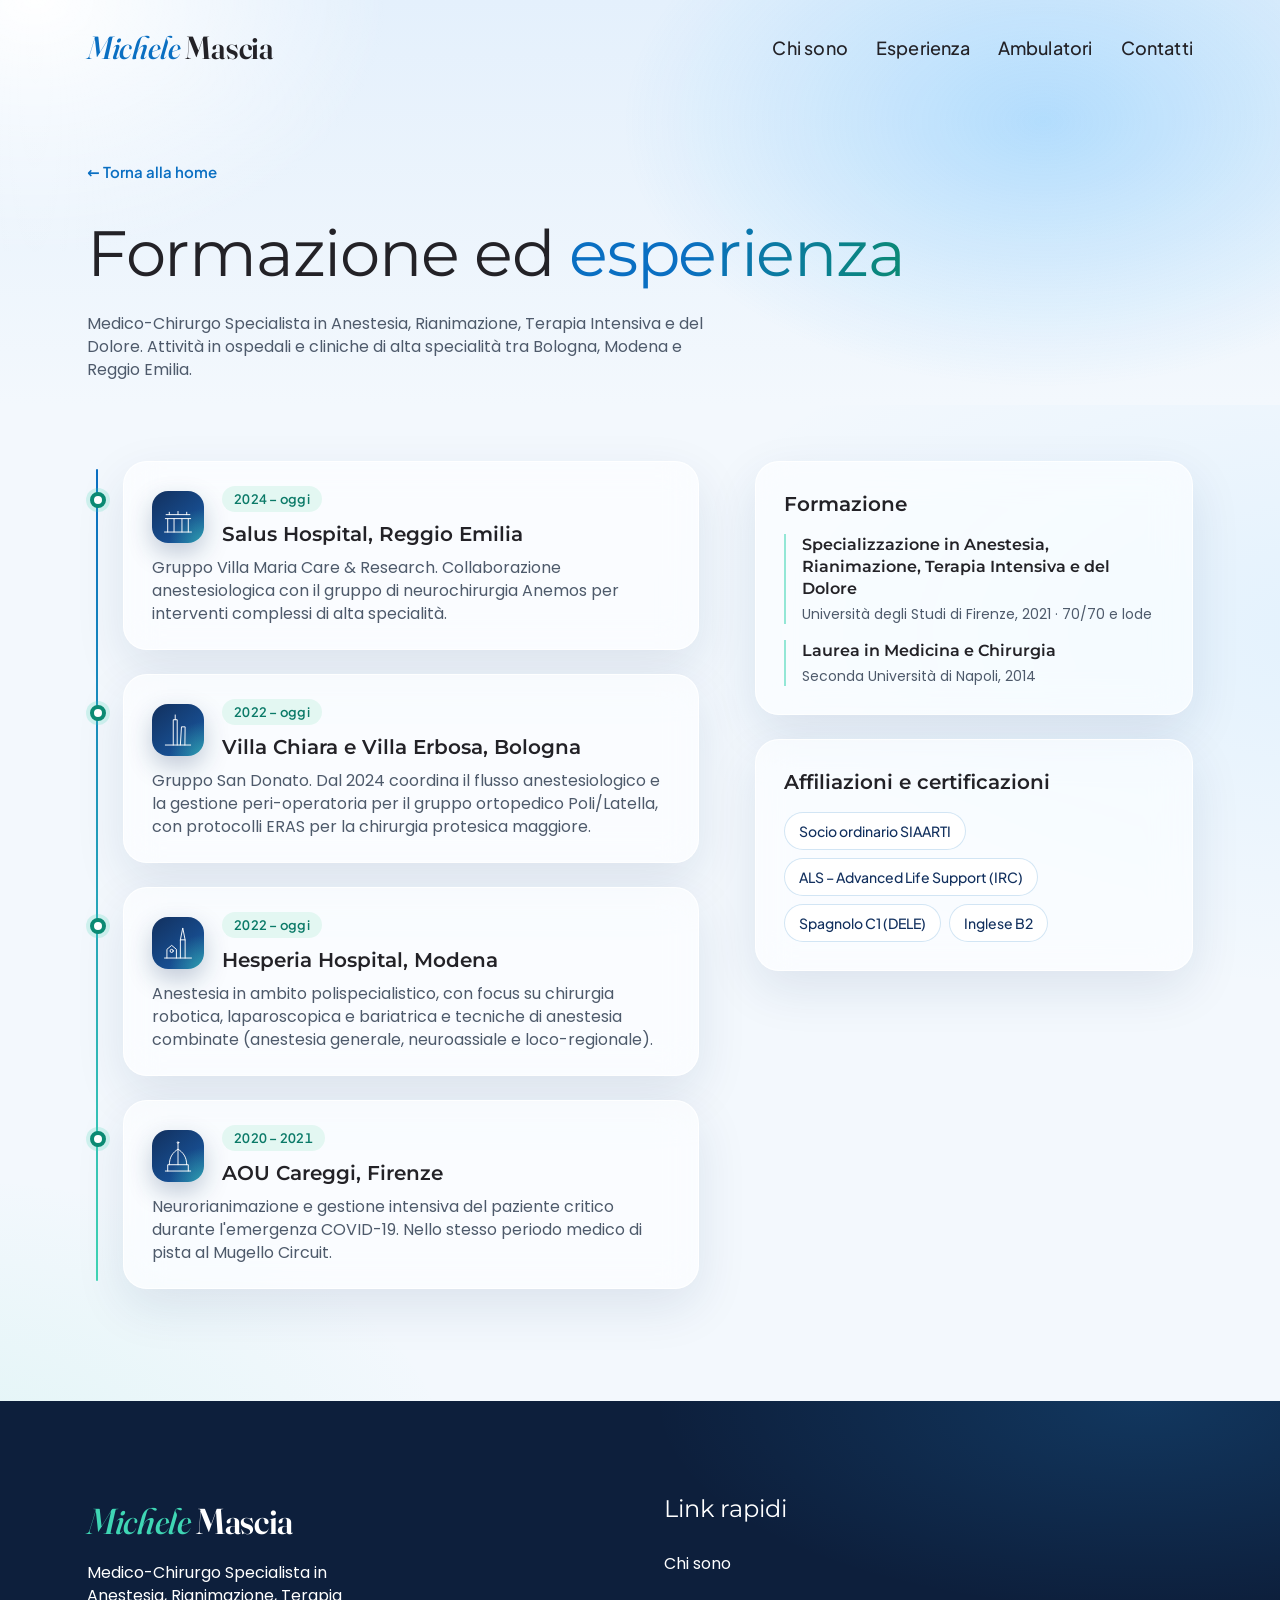
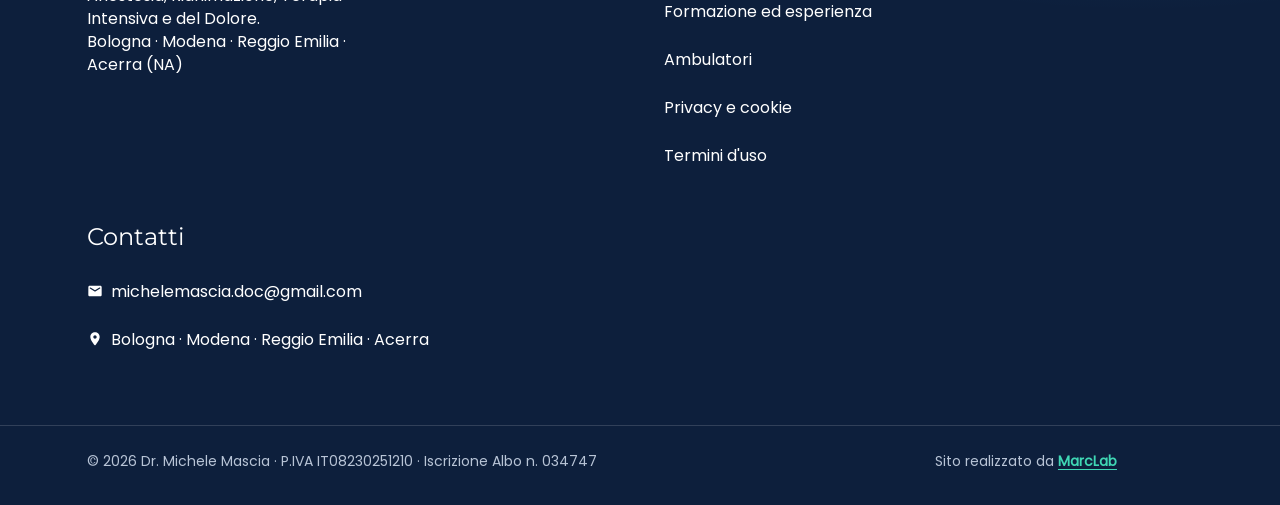
==== commit 8900745c: "Footer: aggiunta Bologna alla riga dei contatti La riga delle sedi nei contatti elencava solo Reggio" ====
--- a/curriculum.html
+++ b/curriculum.html
@@ -152,7 +152,7 @@
       <div class="footer-col">
         <h2>Contatti</h2>
         <span class="contact"><img src="assets/icons/mail.svg" alt="" width="16" height="16">michelemascia.doc@gmail.com</span>
-        <a href="index.html#ambulatori" class="contact"><img src="assets/icons/pin.svg" alt="" width="16" height="16">Reggio Emilia · Modena · Acerra</a>
+        <a href="index.html#ambulatori" class="contact"><img src="assets/icons/pin.svg" alt="" width="16" height="16">Bologna · Modena · Reggio&nbsp;Emilia · Acerra</a>
       </div>
     </div>
     <div class="container footer-bottom">
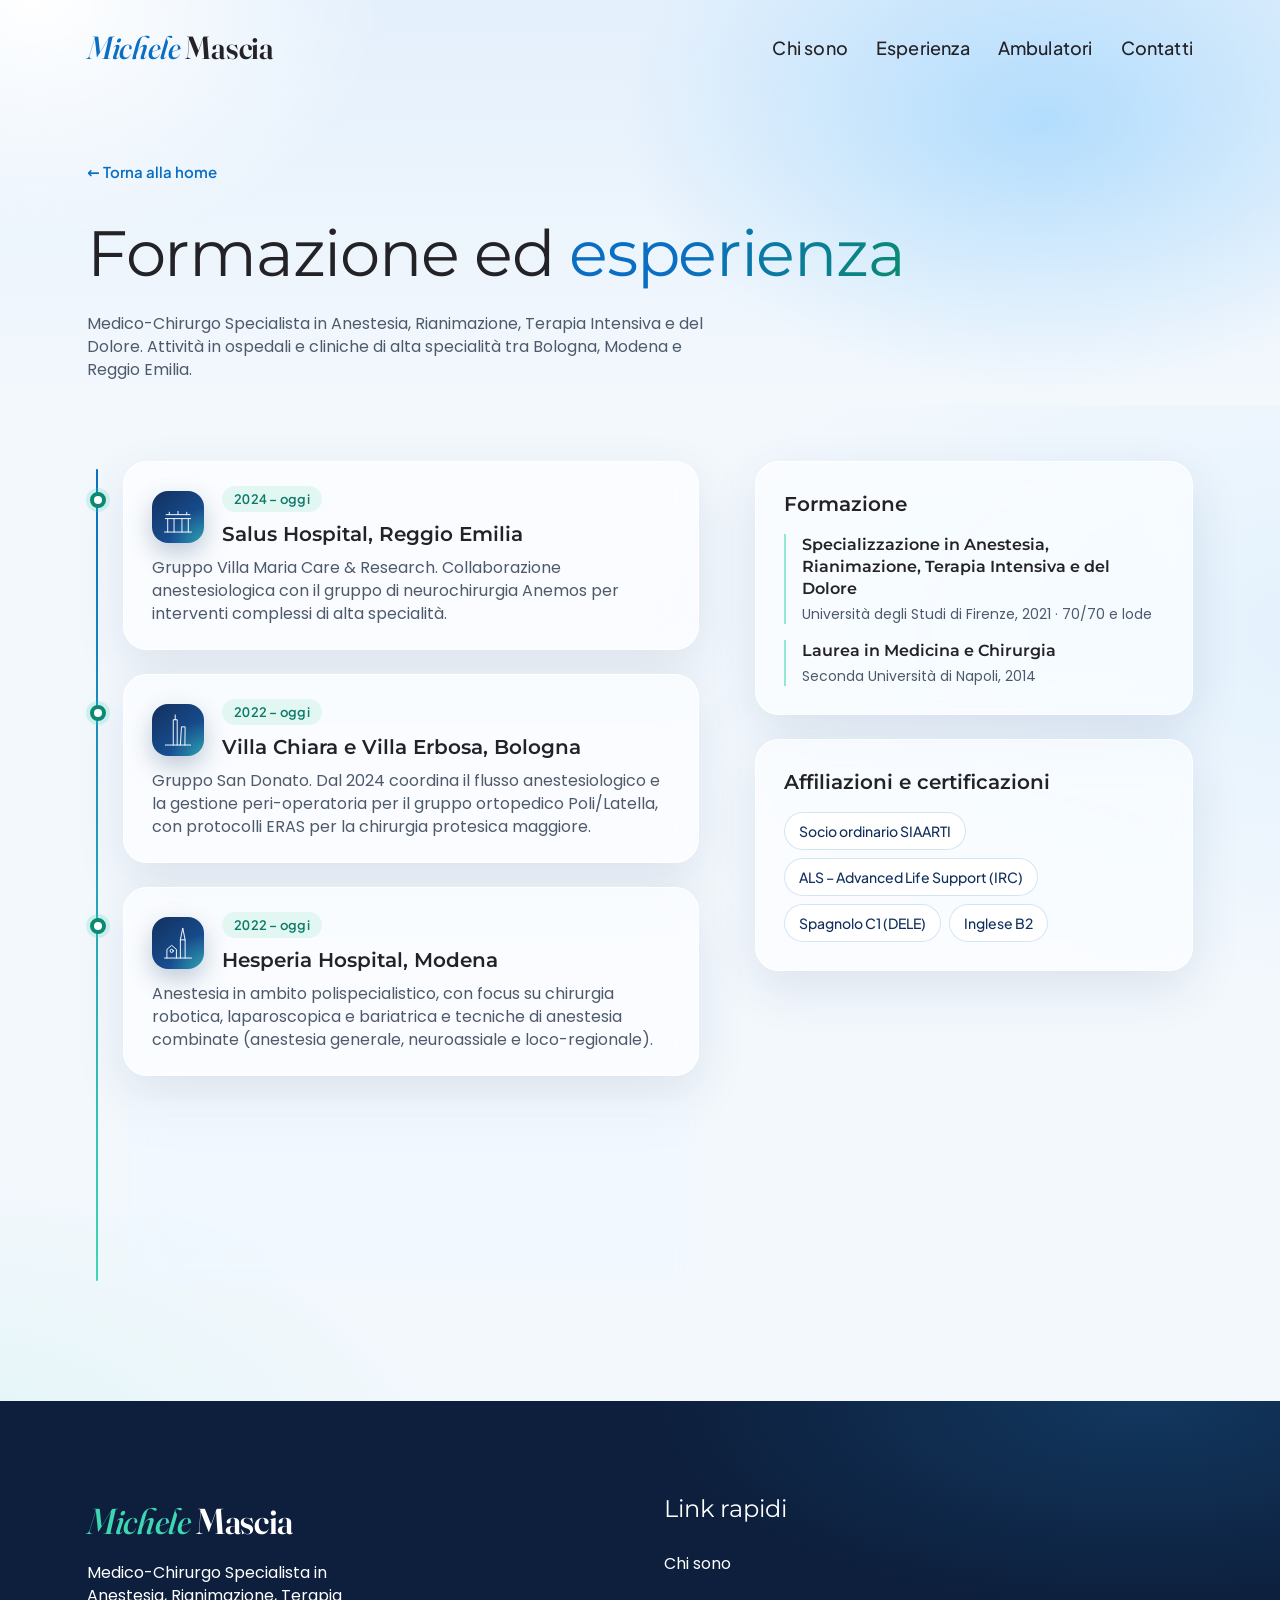
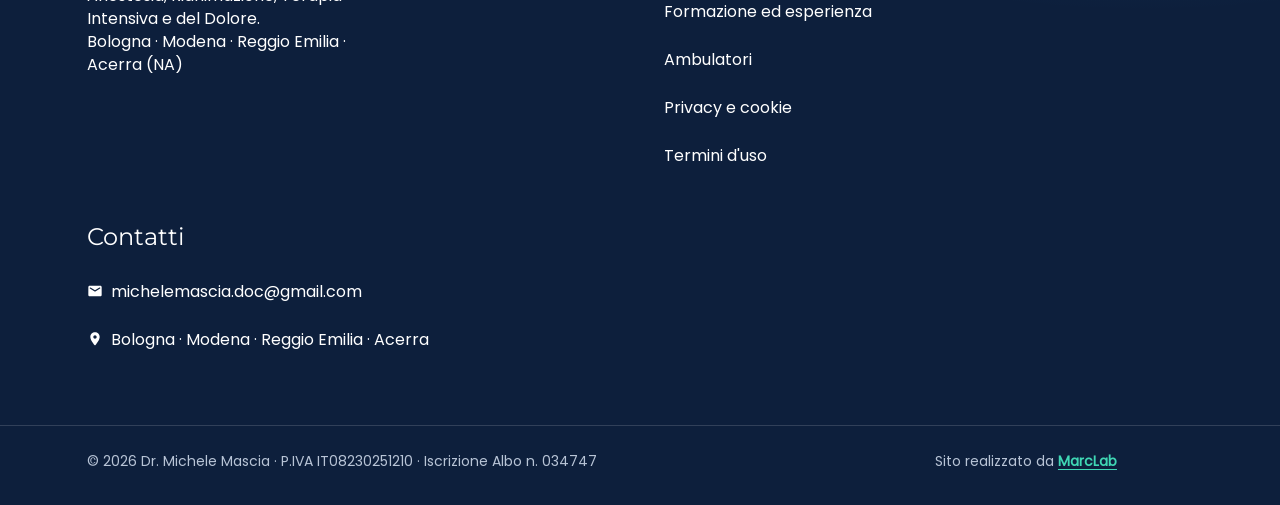
==== commit da795a51: "Miniatura per Google e anteprime social: foto del dottore sul fondo sfumato Quattro immagini JPEG co" ====
--- a/curriculum.html
+++ b/curriculum.html
@@ -4,23 +4,24 @@
   <meta charset="utf-8">
   <meta name="viewport" content="width=device-width, initial-scale=1">
   <meta name="format-detection" content="telephone=no, email=no">
-  <title>Formazione ed esperienza | Dr. Michele Mascia</title>
-  <meta name="description" content="Formazione ed esperienza del Dr. Michele Mascia, anestesista: Salus Hospital, Villa Chiara, Hesperia Hospital, Careggi. Specializzazione a Firenze con lode.">
+  <title>Dottor Michele Mascia: formazione ed esperienza</title>
+  <meta name="description" content="Formazione ed esperienza del dottore Michele Mascia, anestesista: Salus Hospital, Villa Chiara, Hesperia Hospital, Careggi. Specializzato a Firenze con lode.">
   <link rel="canonical" href="https://www.michelemascia.it/curriculum.html">
-  <!-- ANTEPRIMA: rimettere "index, follow" al lancio -->
-  <meta name="robots" content="noindex, nofollow">
+  <meta name="robots" content="index, follow">
   <meta name="theme-color" content="#12305E">
 
   <meta property="og:type" content="website">
   <meta property="og:locale" content="it_IT">
-  <meta property="og:title" content="Formazione ed esperienza | Dr. Michele Mascia">
-  <meta property="og:description" content="Formazione ed esperienza del Dr. Michele Mascia, anestesista: Salus Hospital, Villa Chiara, Hesperia Hospital, Careggi. Specializzazione a Firenze con lode.">
+  <meta property="og:title" content="Dottor Michele Mascia: formazione ed esperienza">
+  <meta property="og:description" content="Formazione ed esperienza del dottore Michele Mascia, anestesista: Salus Hospital, Villa Chiara, Hesperia Hospital, Careggi. Specializzato a Firenze con lode.">
   <meta property="og:url" content="https://www.michelemascia.it/curriculum.html">
-  <meta property="og:image" content="https://www.michelemascia.it/assets/img/og-image.jpg">
+  <meta property="og:image" content="https://www.michelemascia.it/assets/img/michele-mascia-og.jpg">
+  <meta property="og:image:alt" content="Il Dr. Michele Mascia in divisa medica">
   <meta property="og:image:width" content="1200">
   <meta property="og:image:height" content="630">
   <meta property="og:site_name" content="Dr. Michele Mascia">
   <meta name="twitter:card" content="summary_large_image">
+  <meta name="twitter:image" content="https://www.michelemascia.it/assets/img/michele-mascia-og.jpg">
 
   <link rel="icon" href="favicon.svg" type="image/svg+xml">
   <link rel="icon" href="favicon.ico" sizes="48x48">
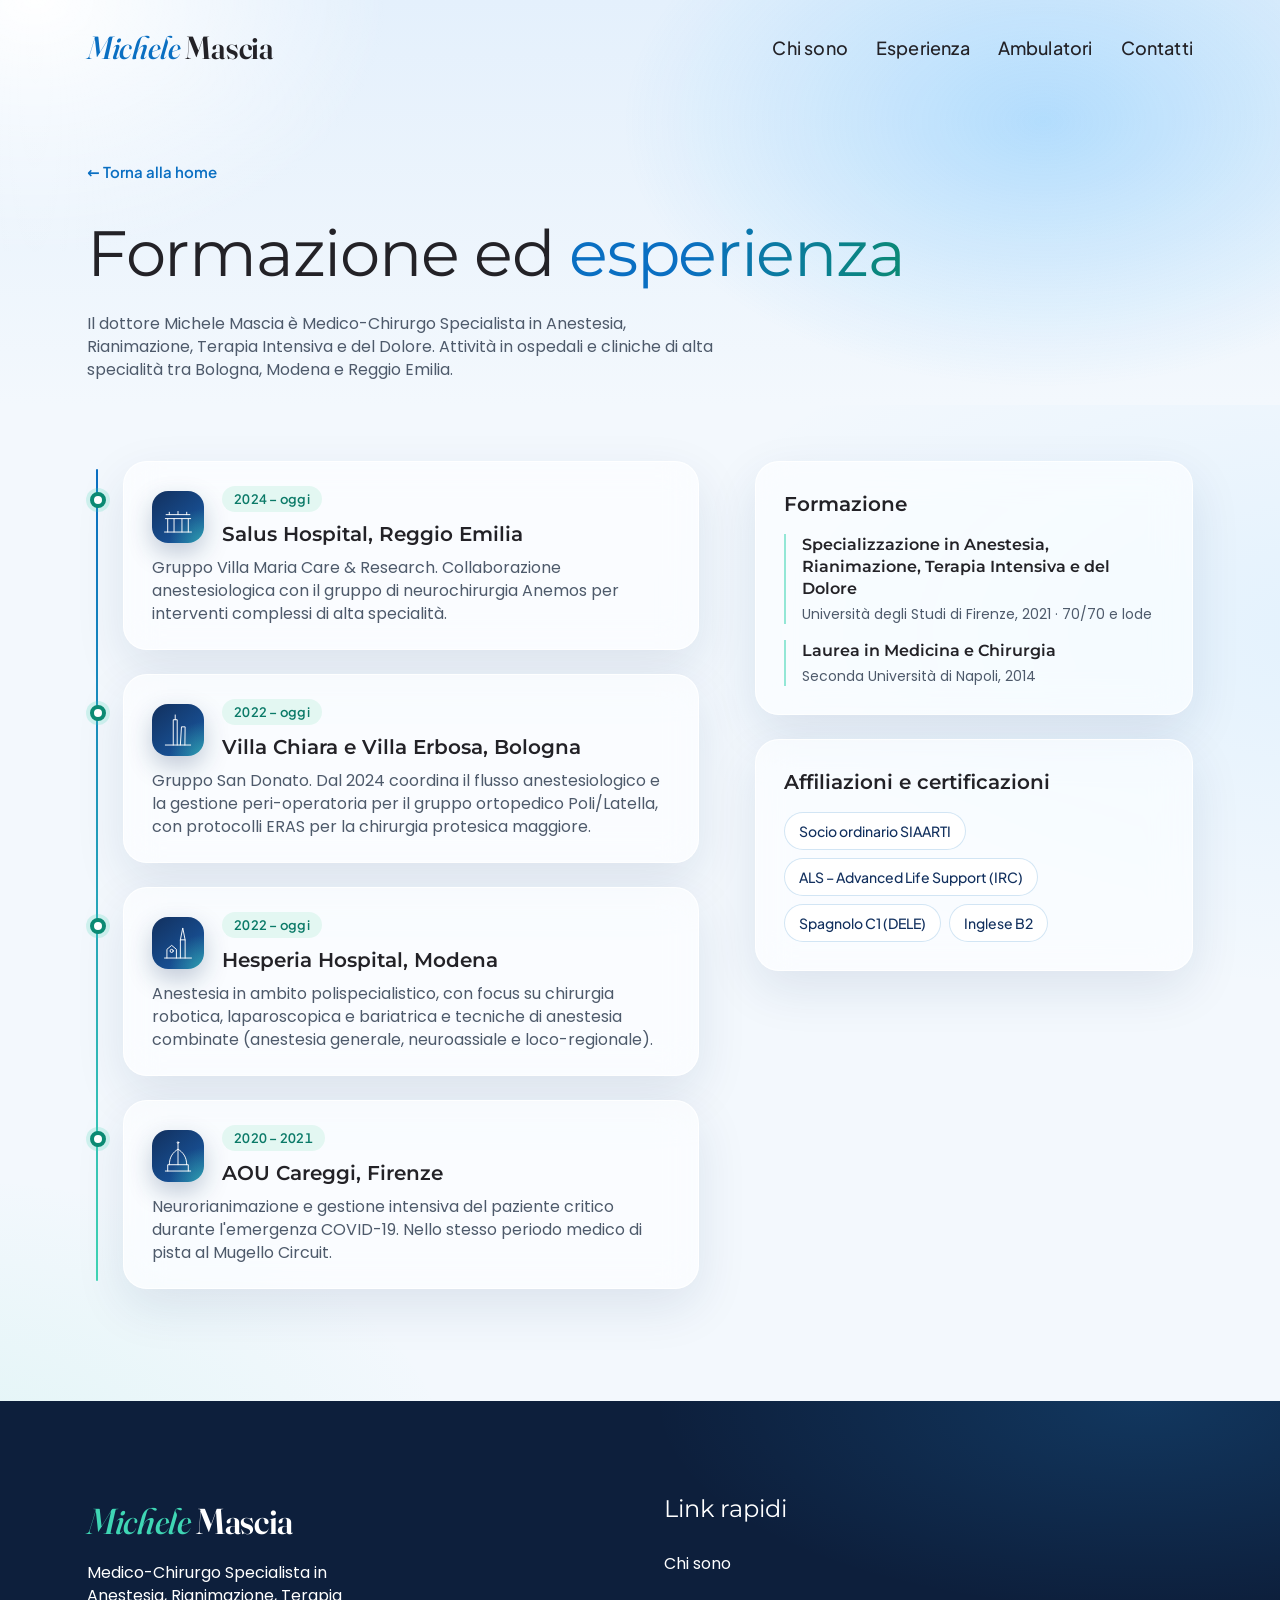
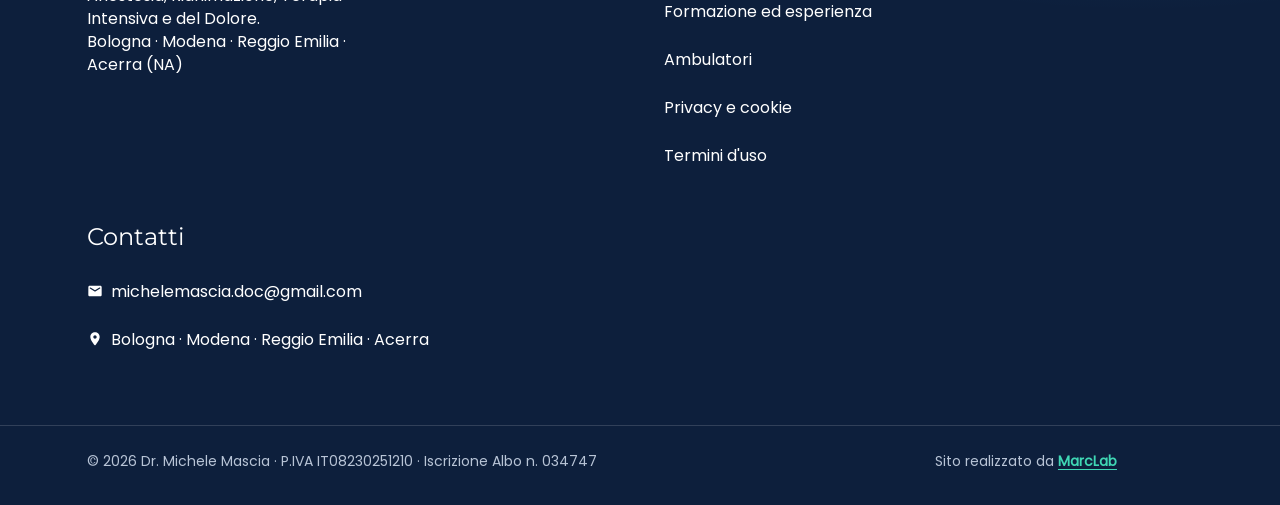
==== commit bdce08c9: "SEO: varianti "dottor", "dott." e "dottore" nel testo visibile - Presentazione della home e pagina E" ====
--- a/curriculum.html
+++ b/curriculum.html
@@ -74,7 +74,7 @@
       <div class="container">
         <a href="index.html#chi-sono" class="back-link">← Torna alla home</a>
         <h1>Formazione ed <span class="accent">esperienza</span></h1>
-        <p class="lead">Medico-Chirurgo Specialista in Anestesia, Rianimazione, Terapia Intensiva e del Dolore. Attività in ospedali e cliniche di alta specialità tra Bologna, Modena e Reggio Emilia.</p>
+        <p class="lead">Il dottore Michele Mascia è Medico-Chirurgo Specialista in Anestesia, Rianimazione, Terapia Intensiva e del Dolore. Attività in ospedali e cliniche di alta specialità tra Bologna, Modena e Reggio Emilia.</p>
       </div>
     </section>
 
